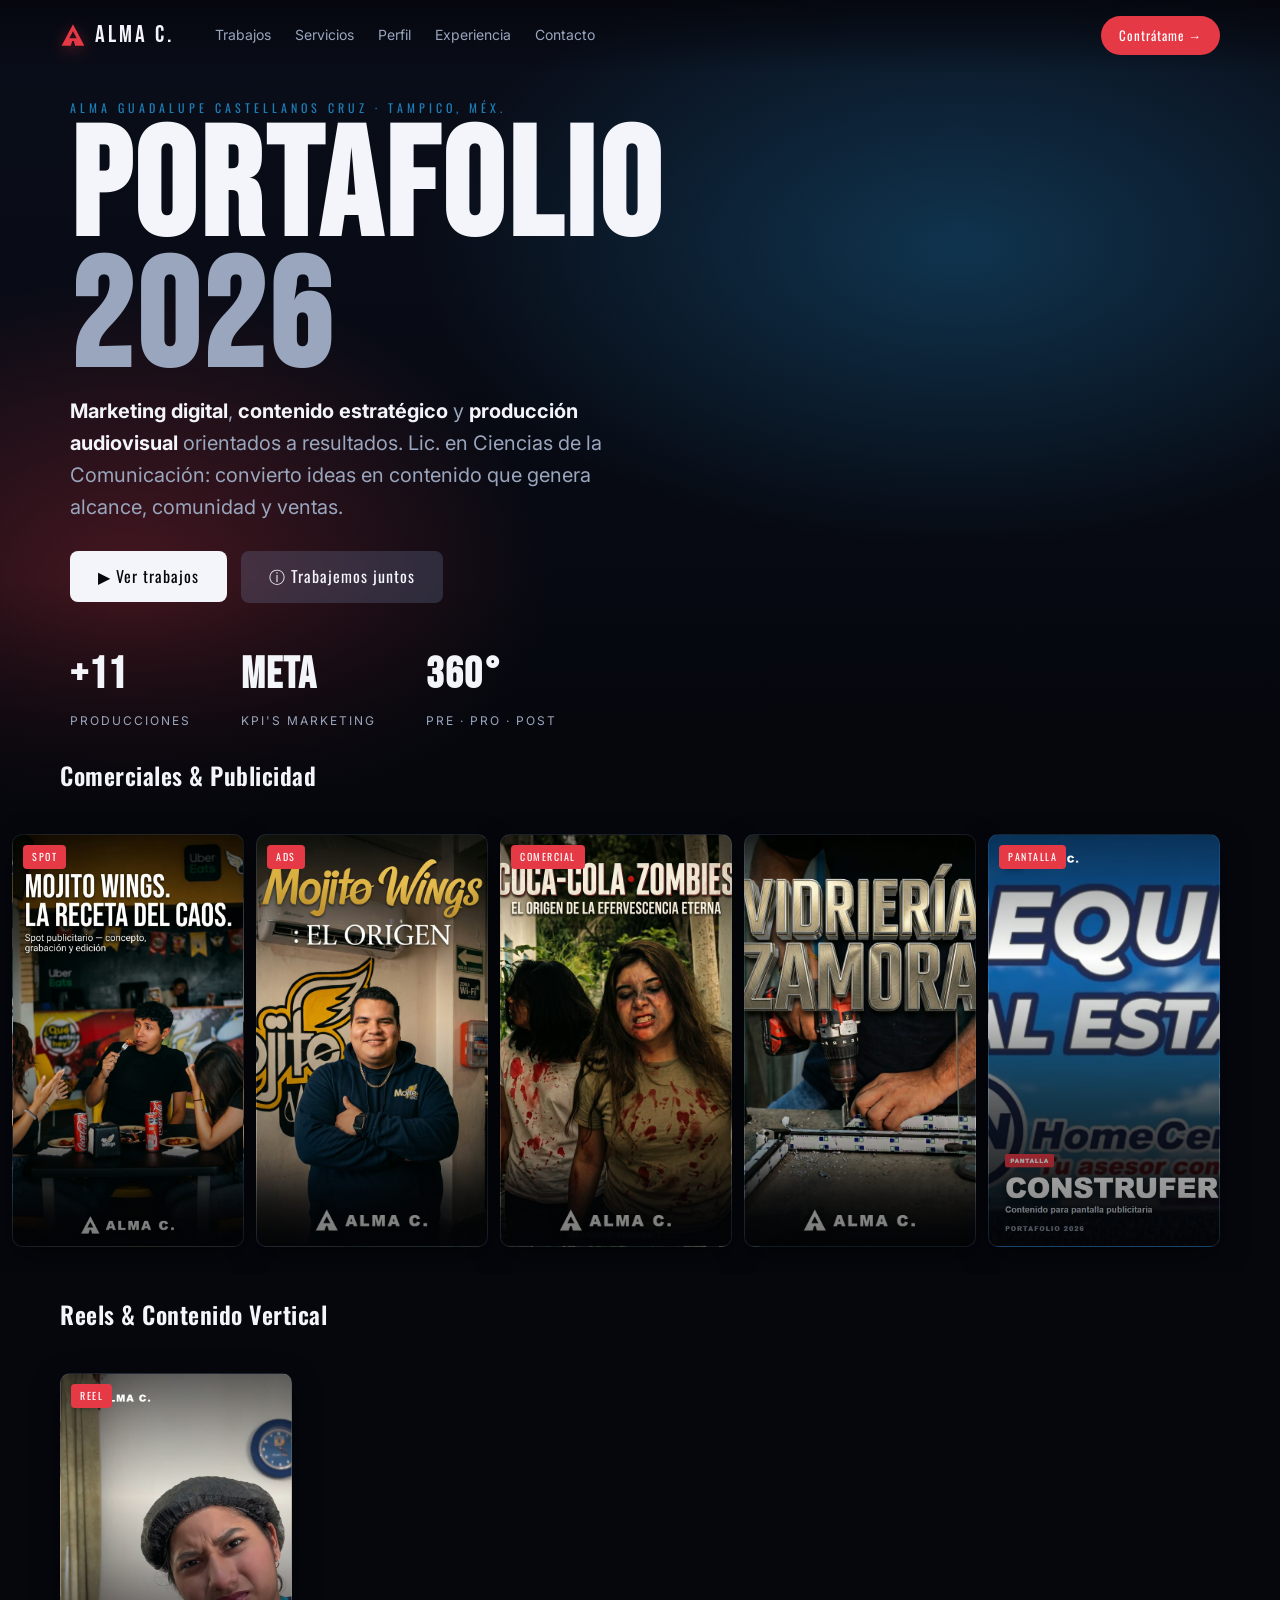
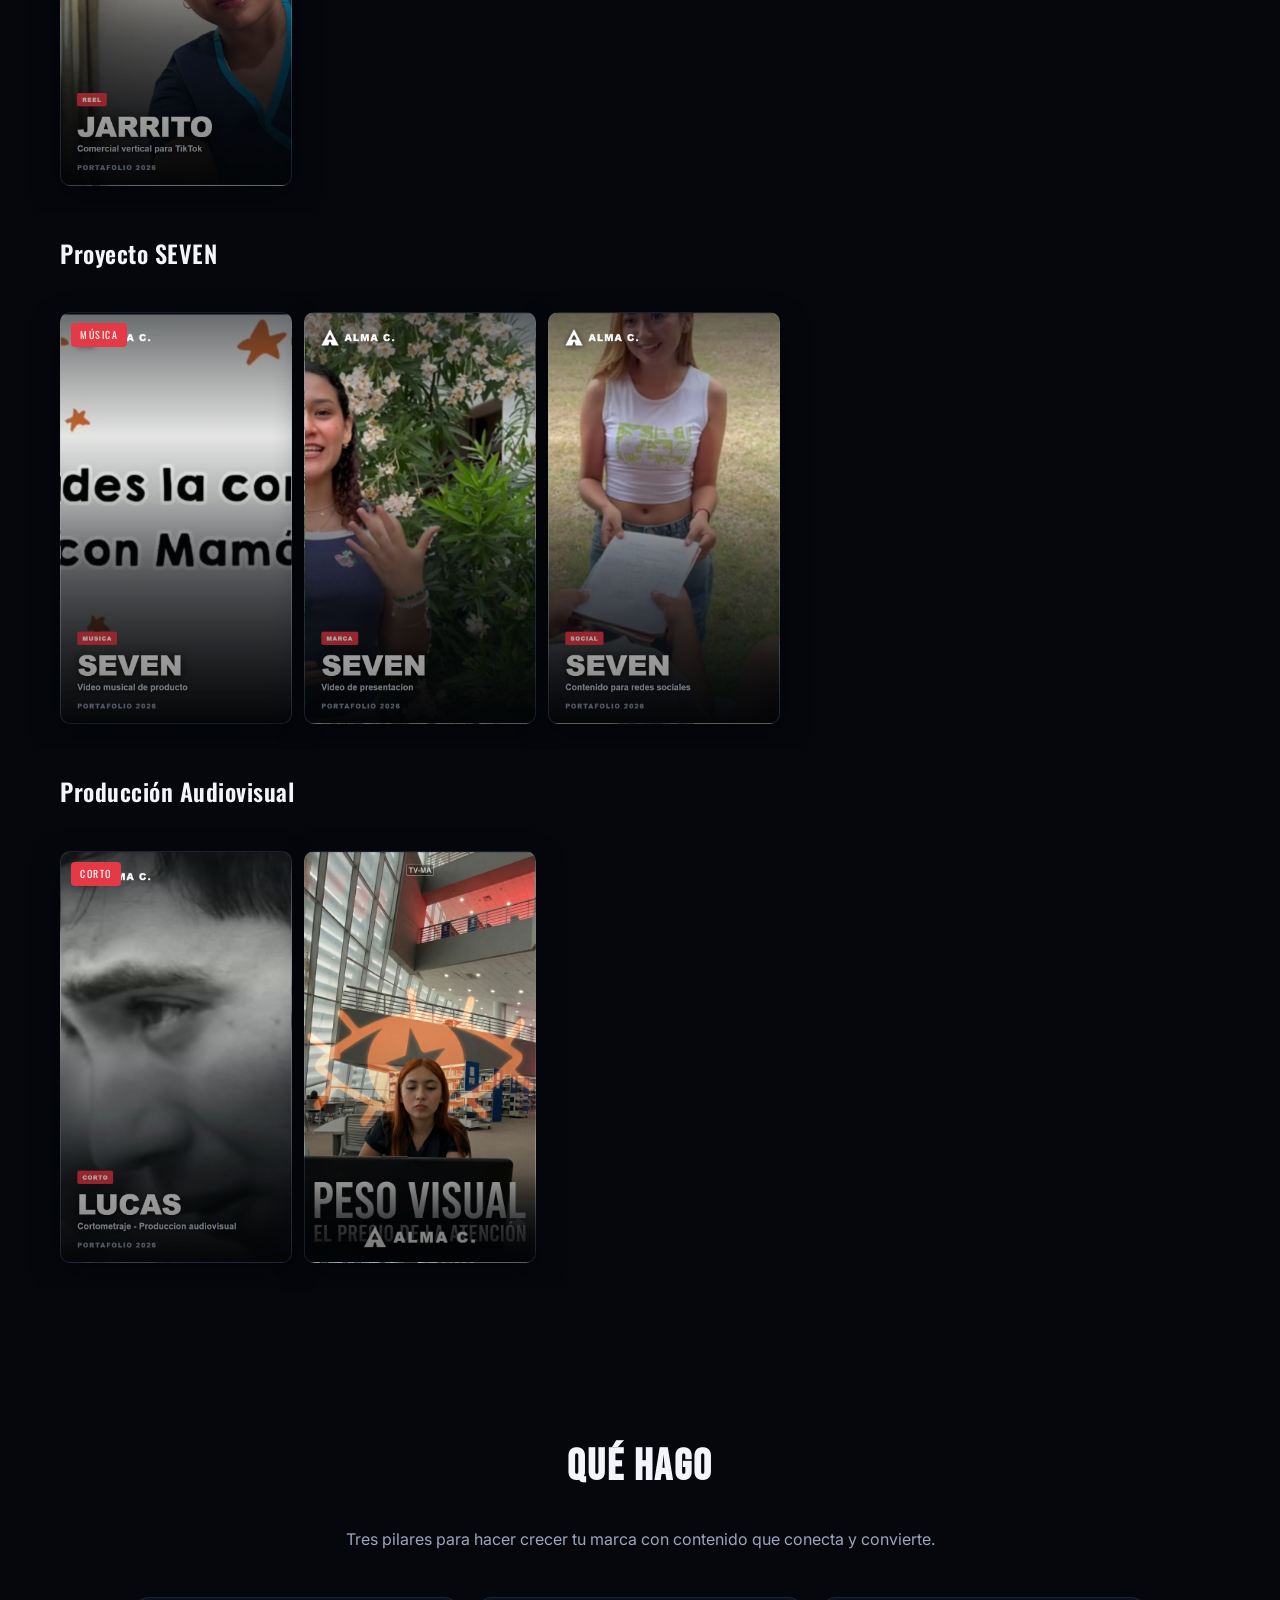
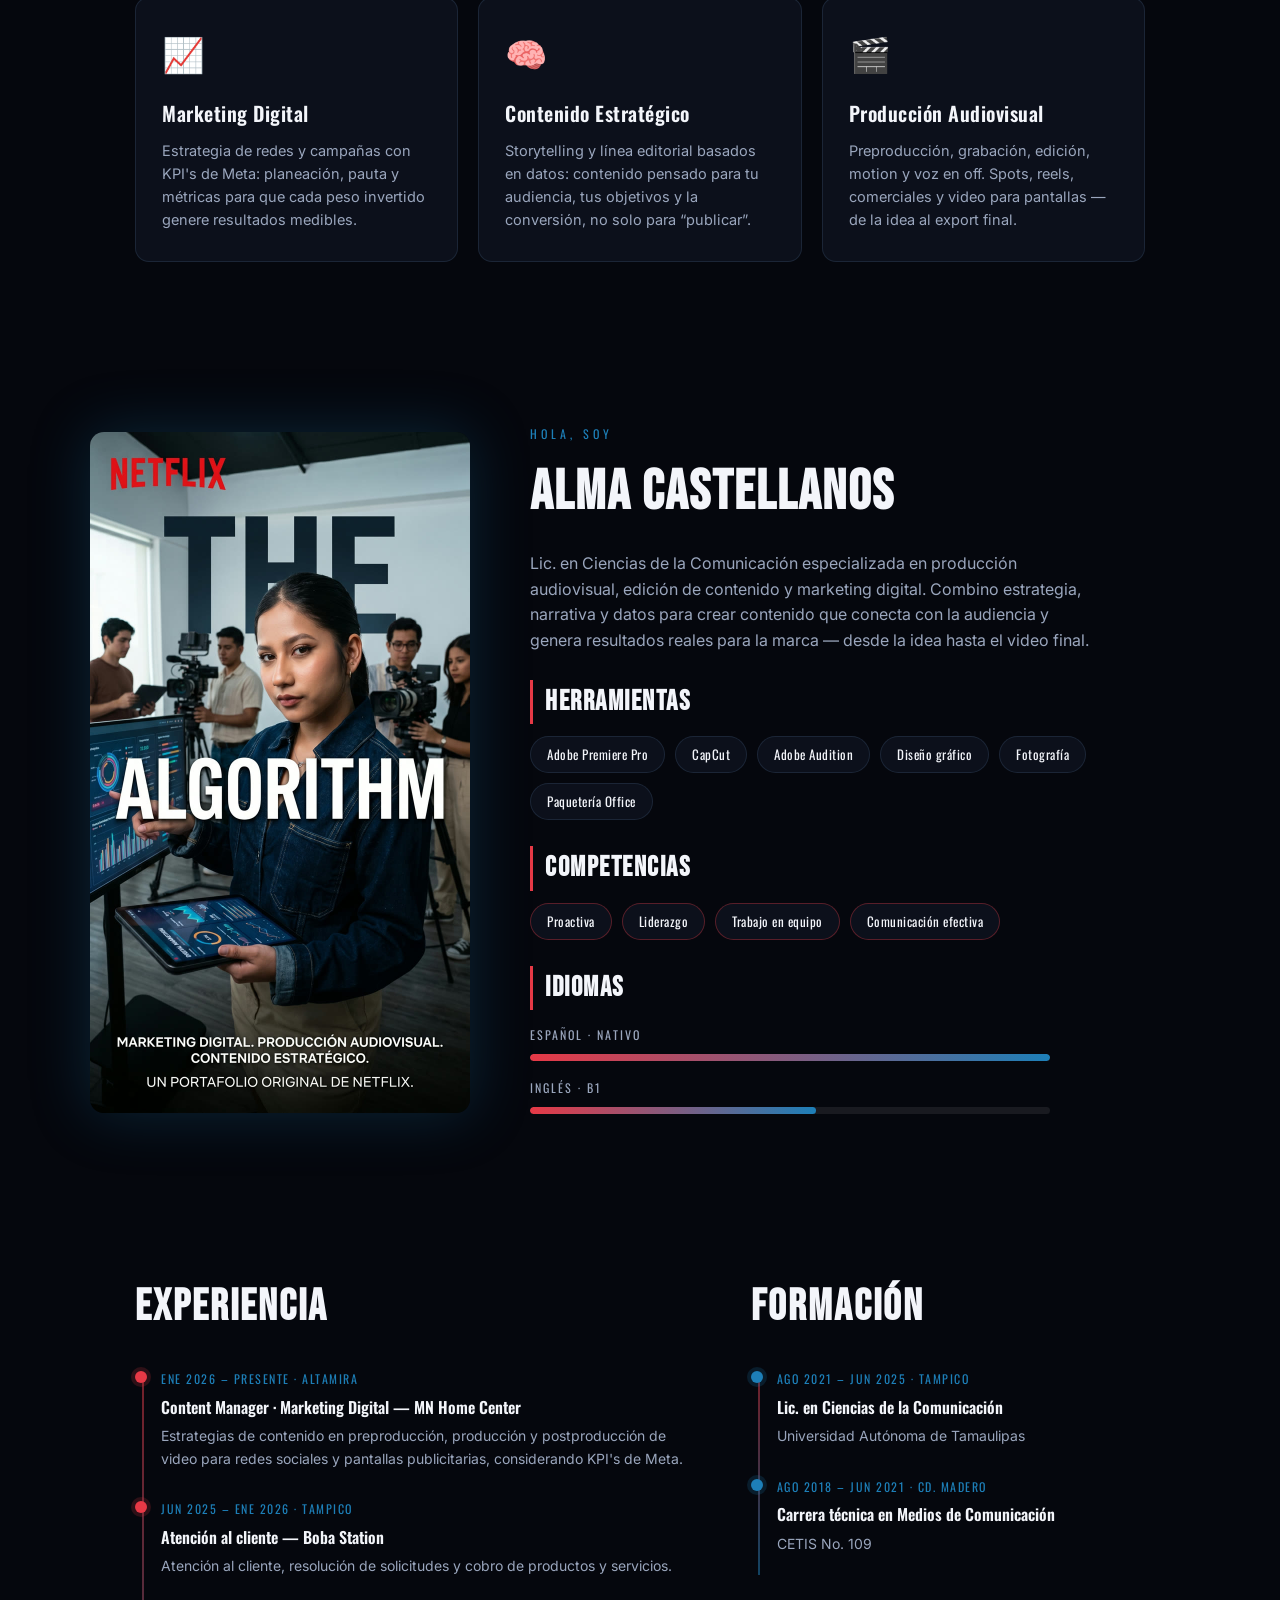
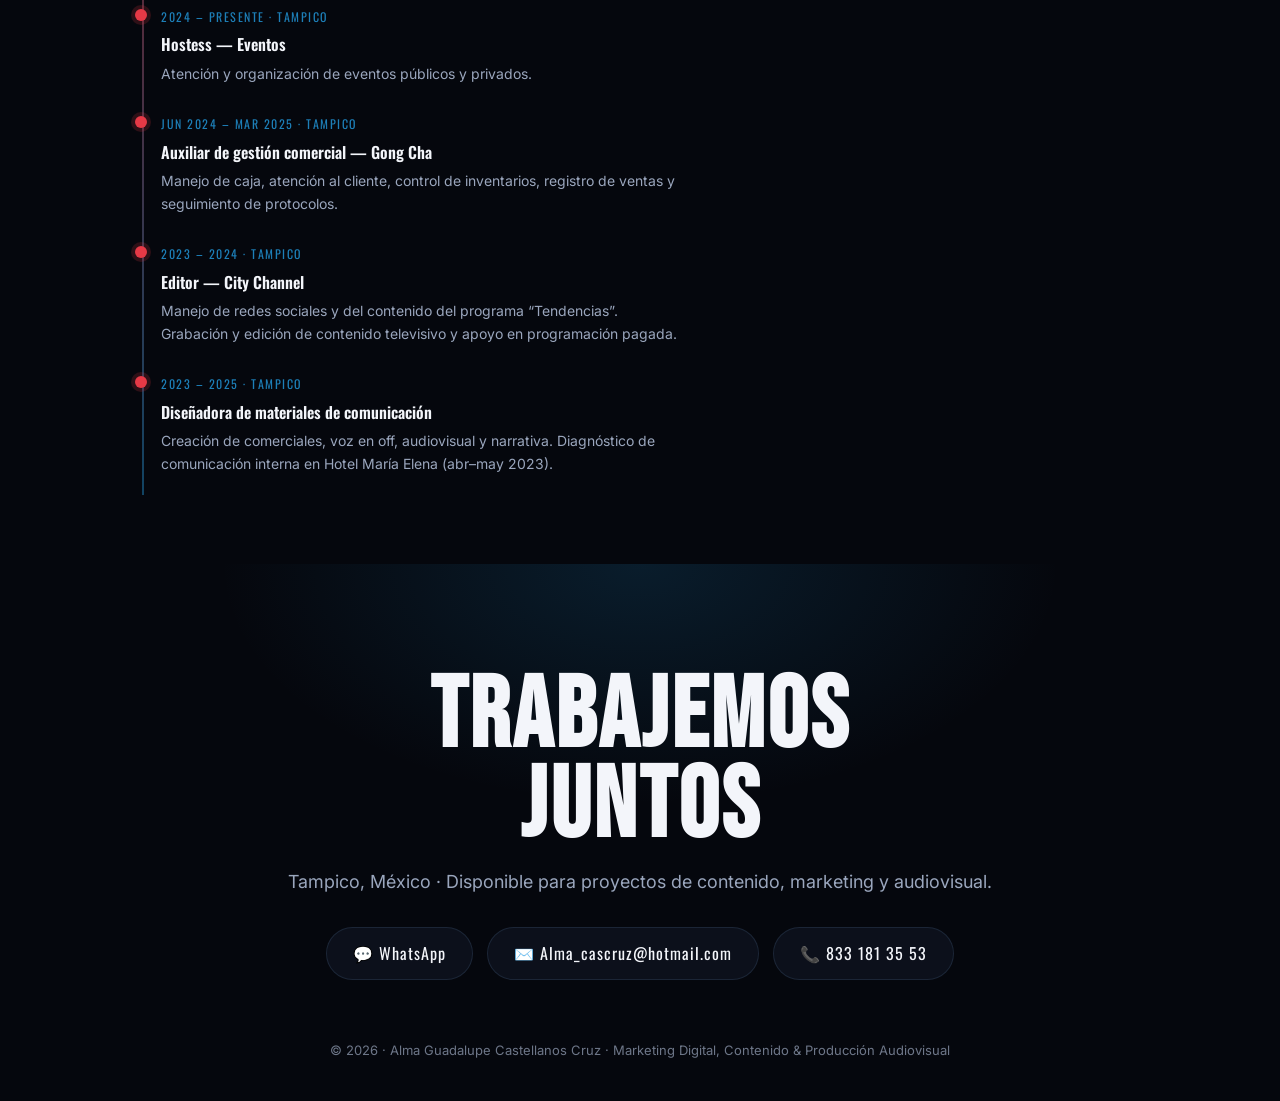
==== index.html @ 98d6370e "Branding a 2026 (hero, footer, og, posters); reproduccion local; portada Peso Visual" ====
<!DOCTYPE html>
<html lang="es">
<head>
  <meta charset="UTF-8" />
  <meta name="viewport" content="width=device-width, initial-scale=1.0" />

  <!-- ===== SEO ===== -->
  <title>Alma Castellanos | Marketing Digital, Contenido Estratégico y Producción Audiovisual</title>
  <meta name="description" content="Portafolio de Alma Castellanos: marketing digital, contenido estratégico y producción audiovisual orientados a resultados. Spots, reels, comerciales y campañas con KPI's de Meta. Tampico, México." />
  <meta name="keywords" content="marketing digital, content manager, producción audiovisual, creación de contenido, edición de video, community manager, social media, Premiere Pro, CapCut, KPI Meta, Tampico, portafolio" />
  <meta name="author" content="Alma Guadalupe Castellanos Cruz" />
  <meta name="robots" content="index, follow" />
  <meta name="theme-color" content="#05070d" />
  <link rel="canonical" href="https://almacast.github.io/portafolio/" />

  <!-- ===== Open Graph (Facebook / WhatsApp / LinkedIn) ===== -->
  <meta property="og:type" content="website" />
  <meta property="og:title" content="Alma Castellanos | Marketing Digital & Producción Audiovisual" />
  <meta property="og:description" content="Contenido estratégico orientado a resultados: spots, reels, comerciales y campañas con KPI's de Meta." />
  <meta property="og:url" content="https://almacast.github.io/portafolio/" />
  <meta property="og:image" content="https://almacast.github.io/portafolio/assets/og-cover.jpg" />
  <meta property="og:image:width" content="1200" />
  <meta property="og:image:height" content="630" />
  <meta property="og:locale" content="es_MX" />

  <!-- ===== Twitter ===== -->
  <meta name="twitter:card" content="summary_large_image" />
  <meta name="twitter:title" content="Alma Castellanos | Marketing Digital & Producción Audiovisual" />
  <meta name="twitter:description" content="Contenido estratégico orientado a resultados. Portafolio 2026." />
  <meta name="twitter:image" content="https://almacast.github.io/portafolio/assets/og-cover.jpg" />

  <link rel="preconnect" href="https://fonts.googleapis.com" />
  <link rel="preconnect" href="https://fonts.gstatic.com" crossorigin />
  <link href="https://fonts.googleapis.com/css2?family=Bebas+Neue&family=Oswald:wght@300;400;500;600;700&family=Inter:wght@300;400;500;600;700&display=swap" rel="stylesheet" />
  <link rel="icon" type="image/svg+xml" href="favicon.svg" />
  <link rel="stylesheet" href="styles.css" />

  <!-- ===== Datos estructurados (Google) ===== -->
  <script type="application/ld+json">
  {
    "@context": "https://schema.org",
    "@type": "Person",
    "name": "Alma Guadalupe Castellanos Cruz",
    "jobTitle": "Content Manager · Marketing Digital y Producción Audiovisual",
    "url": "https://almacast.github.io/portafolio/",
    "image": "https://almacast.github.io/portafolio/assets/og-cover.jpg",
    "email": "mailto:Alma_cascruz@hotmail.com",
    "telephone": "+52-833-181-3553",
    "address": { "@type": "PostalAddress", "addressLocality": "Tampico", "addressCountry": "MX" },
    "alumniOf": "Universidad Autónoma de Tamaulipas",
    "knowsAbout": ["Marketing digital", "Contenido estratégico", "Producción audiovisual", "Edición de video", "Community management", "KPIs de Meta"],
    "knowsLanguage": ["es", "en"]
  }
  </script>
</head>
<body>

  <!-- ===== NAV ===== -->
  <header class="nav" id="nav">
    <a href="#top" class="brand">
      <span class="brand-mark" aria-hidden="true">
        <svg viewBox="0 0 24 24" class="logo-a">
          <path fill-rule="evenodd" d="M12 2 L22.5 22 L1.5 22 Z M12 8.6 L15.4 15 L8.6 15 Z M10 22 L14 22 L12.7 17.6 L11.3 17.6 Z"/>
        </svg>
      </span>
      ALMA C.
    </a>
    <nav class="nav-links">
      <a href="#catalog">Trabajos</a>
      <a href="#services">Servicios</a>
      <a href="#about">Perfil</a>
      <a href="#experience">Experiencia</a>
      <a href="#contact">Contacto</a>
    </nav>
    <a href="#contact" class="nav-cta">Contrátame →</a>
  </header>

  <!-- ===== BILLBOARD / HERO ===== -->
  <section class="billboard" id="top">
    <div class="billboard-bg"></div>
    <div class="billboard-fade"></div>
    <div class="billboard-content">
      <p class="kicker">ALMA GUADALUPE CASTELLANOS CRUZ · TAMPICO, MÉX.</p>
      <h1 class="billboard-title">PORTAFOLIO <span>2026</span></h1>
      <p class="billboard-sub">
        <strong>Marketing digital</strong>, <strong>contenido estratégico</strong> y
        <strong>producción audiovisual</strong> orientados a resultados. Lic. en Ciencias
        de la Comunicación: convierto ideas en contenido que genera alcance, comunidad y ventas.
      </p>
      <div class="billboard-actions">
        <a href="#catalog" class="btn btn-play">▶ Ver trabajos</a>
        <a href="#contact" class="btn btn-info">ⓘ Trabajemos juntos</a>
      </div>
      <div class="billboard-stats">
        <div><b>+11</b><span>Producciones</span></div>
        <div><b>Meta</b><span>KPI's Marketing</span></div>
        <div><b>360°</b><span>Pre · Pro · Post</span></div>
      </div>
    </div>
  </section>

  <!-- ===== CATÁLOGO (filas Netflix) ===== -->
  <main class="catalog" id="catalog">
    <!-- Las filas se generan desde data.js -->
  </main>

  <!-- ===== SERVICIOS ===== -->
  <section class="services" id="services">
    <h2 class="section-title center">Qué hago</h2>
    <p class="section-lead">Tres pilares para hacer crecer tu marca con contenido que conecta y convierte.</p>
    <div class="service-grid">
      <article class="service">
        <span class="service-icon">📈</span>
        <h3>Marketing Digital</h3>
        <p>Estrategia de redes y campañas con KPI's de Meta: planeación, pauta y métricas para que cada peso invertido genere resultados medibles.</p>
      </article>
      <article class="service">
        <span class="service-icon">🧠</span>
        <h3>Contenido Estratégico</h3>
        <p>Storytelling y línea editorial basados en datos: contenido pensado para tu audiencia, tus objetivos y la conversión, no solo para “publicar”.</p>
      </article>
      <article class="service">
        <span class="service-icon">🎬</span>
        <h3>Producción Audiovisual</h3>
        <p>Preproducción, grabación, edición, motion y voz en off. Spots, reels, comerciales y video para pantallas — de la idea al export final.</p>
      </article>
    </div>
  </section>

  <!-- ===== SOBRE MÍ ===== -->
  <section class="about" id="about">
    <div class="about-inner">
      <div class="about-photo">
        <img src="assets/perfil.jpg" alt="Alma Castellanos, especialista en marketing digital y producción audiovisual" />
      </div>
      <div class="about-text">
        <p class="kicker">HOLA, SOY</p>
        <h2 class="about-name">ALMA CASTELLANOS</h2>
        <p class="bio">
          Lic. en Ciencias de la Comunicación especializada en producción audiovisual,
          edición de contenido y marketing digital. Combino estrategia, narrativa y datos
          para crear contenido que conecta con la audiencia y genera resultados reales para
          la marca — desde la idea hasta el video final.
        </p>

        <h3 class="block-title">Herramientas</h3>
        <div class="skills">
          <span class="skill">Adobe Premiere Pro</span>
          <span class="skill">CapCut</span>
          <span class="skill">Adobe Audition</span>
          <span class="skill">Diseño gráfico</span>
          <span class="skill">Fotografía</span>
          <span class="skill">Paquetería Office</span>
        </div>

        <h3 class="block-title">Competencias</h3>
        <div class="skills">
          <span class="skill alt">Proactiva</span>
          <span class="skill alt">Liderazgo</span>
          <span class="skill alt">Trabajo en equipo</span>
          <span class="skill alt">Comunicación efectiva</span>
        </div>

        <h3 class="block-title">Idiomas</h3>
        <div class="metrics">
          <div class="metric"><span>Español · Nativo</span><div class="bar"><i style="width:100%"></i></div></div>
          <div class="metric"><span>Inglés · B1</span><div class="bar"><i style="width:55%"></i></div></div>
        </div>
      </div>
    </div>
  </section>

  <!-- ===== EXPERIENCIA & FORMACIÓN ===== -->
  <section class="experience" id="experience">
    <div class="exp-grid">
      <div>
        <h2 class="section-title">Experiencia</h2>
        <ol class="timeline">
          <li>
            <span class="t-date">Ene 2026 – Presente · Altamira</span>
            <h4>Content Manager · Marketing Digital — MN Home Center</h4>
            <p>Estrategias de contenido en preproducción, producción y postproducción de video para redes sociales y pantallas publicitarias, considerando KPI's de Meta.</p>
          </li>
          <li>
            <span class="t-date">Jun 2025 – Ene 2026 · Tampico</span>
            <h4>Atención al cliente — Boba Station</h4>
            <p>Atención al cliente, resolución de solicitudes y cobro de productos y servicios.</p>
          </li>
          <li>
            <span class="t-date">2024 – Presente · Tampico</span>
            <h4>Hostess — Eventos</h4>
            <p>Atención y organización de eventos públicos y privados.</p>
          </li>
          <li>
            <span class="t-date">Jun 2024 – Mar 2025 · Tampico</span>
            <h4>Auxiliar de gestión comercial — Gong Cha</h4>
            <p>Manejo de caja, atención al cliente, control de inventarios, registro de ventas y seguimiento de protocolos.</p>
          </li>
          <li>
            <span class="t-date">2023 – 2024 · Tampico</span>
            <h4>Editor — City Channel</h4>
            <p>Manejo de redes sociales y del contenido del programa “Tendencias”. Grabación y edición de contenido televisivo y apoyo en programación pagada.</p>
          </li>
          <li>
            <span class="t-date">2023 – 2025 · Tampico</span>
            <h4>Diseñadora de materiales de comunicación</h4>
            <p>Creación de comerciales, voz en off, audiovisual y narrativa. Diagnóstico de comunicación interna en Hotel María Elena (abr–may 2023).</p>
          </li>
        </ol>
      </div>

      <div>
        <h2 class="section-title">Formación</h2>
        <ol class="timeline edu">
          <li>
            <span class="t-date">Ago 2021 – Jun 2025 · Tampico</span>
            <h4>Lic. en Ciencias de la Comunicación</h4>
            <p>Universidad Autónoma de Tamaulipas</p>
          </li>
          <li>
            <span class="t-date">Ago 2018 – Jun 2021 · Cd. Madero</span>
            <h4>Carrera técnica en Medios de Comunicación</h4>
            <p>CETIS No. 109</p>
          </li>
        </ol>
      </div>
    </div>
  </section>

  <!-- ===== CONTACTO ===== -->
  <section class="contact" id="contact">
    <h2 class="contact-big">TRABAJEMOS<br />JUNTOS</h2>
    <p class="contact-sub">Tampico, México · Disponible para proyectos de contenido, marketing y audiovisual.</p>
    <div class="contact-links">
      <a href="https://wa.me/528331813553" target="_blank" rel="noopener" class="clink wa">💬 WhatsApp</a>
      <a href="mailto:Alma_cascruz@hotmail.com" class="clink em">✉️ Alma_cascruz@hotmail.com</a>
      <a href="tel:+528331813553" class="clink tk">📞 833 181 35 53</a>
    </div>
    <footer class="footer">© 2026 · Alma Guadalupe Castellanos Cruz · Marketing Digital, Contenido & Producción Audiovisual</footer>
  </section>

  <!-- ===== MODAL DE VIDEO ===== -->
  <div class="modal" id="modal" aria-hidden="true">
    <div class="modal-backdrop" data-close></div>
    <div class="modal-box">
      <button class="modal-close" data-close aria-label="Cerrar">✕</button>
      <div class="modal-player" id="modalPlayer"><!-- video/iframe inyectado --></div>
      <div class="modal-info">
        <h3 id="modalTitle">Título</h3>
        <p id="modalDesc">Descripción</p>
      </div>
    </div>
  </div>

  <script src="data.js"></script>
  <script src="script.js"></script>
</body>
</html>
---- styles.css ----
/* ===== Variables ===== */
:root {
  --bg: #05070d;
  --bg-2: #0b0f1a;
  --panel: rgba(18, 24, 38, 0.6);
  --panel-border: rgba(120, 160, 220, 0.14);
  --text: #f3f5fa;
  --muted: #9aa6bd;
  --red: #e63946;
  --blue: #1d7fb8;
  --radius: 14px;
}
* { margin: 0; padding: 0; box-sizing: border-box; }
html { scroll-behavior: smooth; }
body {
  font-family: 'Inter', system-ui, sans-serif;
  background: var(--bg);
  color: var(--text);
  line-height: 1.6;
  overflow-x: hidden;
}
a { color: inherit; text-decoration: none; }
.kicker { font-family: 'Oswald', sans-serif; letter-spacing: 4px; font-size: 12px; color: var(--blue); text-transform: uppercase; }

/* ===== NAV ===== */
.nav {
  position: fixed; inset: 0 0 auto 0; z-index: 100;
  display: flex; align-items: center; gap: 30px;
  padding: 16px clamp(18px, 5vw, 60px);
  transition: background .3s, padding .3s;
  background: linear-gradient(180deg, rgba(5,7,13,.9), transparent);
}
.nav.scrolled { background: rgba(5,7,13,.96); box-shadow: 0 1px 0 rgba(255,255,255,.05); padding-top: 12px; padding-bottom: 12px; }
.brand { display: inline-flex; align-items: center; gap: 9px; font-family: 'Bebas Neue', sans-serif; font-size: 24px; letter-spacing: 3px; color: var(--text); }
.brand-mark { display: inline-flex; }
.logo-a { width: 26px; height: 26px; fill: var(--red); filter: drop-shadow(0 3px 8px rgba(230,57,70,.45)); transition: transform .3s; }
.brand:hover .logo-a { transform: rotate(-6deg) scale(1.08); }
.nav-links { display: flex; gap: 24px; margin-left: 10px; }
.nav-links a { font-size: 14px; color: var(--muted); transition: color .2s; }
.nav-links a:hover { color: var(--text); }
.nav-cta {
  margin-left: auto; font-family: 'Oswald', sans-serif; letter-spacing: 1px; font-size: 13px;
  padding: 9px 18px; border-radius: 999px; background: var(--red); color: #fff;
  transition: transform .2s, box-shadow .2s;
}
.nav-cta:hover { transform: translateY(-2px); box-shadow: 0 10px 26px rgba(230,57,70,.4); }

/* ===== BILLBOARD ===== */
.billboard { position: relative; min-height: 92vh; display: flex; align-items: center; padding: 0 clamp(18px, 6vw, 70px); overflow: hidden; }
.billboard-bg {
  position: absolute; inset: 0;
  background:
    radial-gradient(900px 500px at 75% 30%, rgba(29,127,184,.35), transparent 60%),
    radial-gradient(700px 500px at 10% 70%, rgba(230,57,70,.28), transparent 60%),
    linear-gradient(180deg, #0a0e1a, #05070d);
}
.billboard-fade { position: absolute; inset: auto 0 0 0; height: 30%; background: linear-gradient(180deg, transparent, var(--bg)); }
.billboard-content { position: relative; z-index: 2; max-width: 760px; }
.billboard-title { font-family: 'Bebas Neue', sans-serif; font-size: clamp(60px, 12vw, 170px); line-height: .85; letter-spacing: 4px; margin: 8px 0; }
.billboard-title span { color: var(--muted); }
.billboard-sub { color: var(--muted); font-size: clamp(15px, 2vw, 20px); max-width: 560px; margin-bottom: 28px; }
.billboard-sub strong { color: var(--text); }
.billboard-actions { display: flex; gap: 14px; flex-wrap: wrap; }
.btn { font-family: 'Oswald', sans-serif; letter-spacing: 1px; padding: 13px 28px; border-radius: 8px; font-size: 16px; transition: transform .2s, background .2s; }
.btn-play { background: var(--text); color: #05070d; }
.btn-play:hover { transform: translateY(-2px); background: #fff; }
.btn-info { background: rgba(120,140,180,.25); color: var(--text); backdrop-filter: blur(4px); }
.btn-info:hover { transform: translateY(-2px); background: rgba(120,140,180,.4); }
.billboard-stats { display: flex; gap: clamp(20px, 4vw, 50px); margin-top: 38px; }
.billboard-stats div { display: flex; flex-direction: column; }
.billboard-stats b { font-family: 'Bebas Neue', sans-serif; font-size: clamp(28px, 4vw, 44px); letter-spacing: 1px; color: var(--text); }
.billboard-stats span { font-size: 12px; letter-spacing: 2px; color: var(--muted); text-transform: uppercase; }

/* ===== CATÁLOGO / FILAS ===== */
.catalog { position: relative; z-index: 5; margin-top: -8vh; padding-bottom: 40px; }
.row { margin: 0 0 22px; }
.row-title { font-family: 'Oswald', sans-serif; font-weight: 600; letter-spacing: .5px; font-size: clamp(17px, 2.2vw, 24px); padding: 0 clamp(18px, 5vw, 60px); margin-bottom: 14px; }
.row-wrap { position: relative; }
.row-track {
  display: flex; gap: 12px; overflow-x: auto; overflow-y: hidden; scroll-snap-type: x mandatory;
  padding: 26px clamp(18px, 5vw, 60px); scrollbar-width: none;
}
.row-track::-webkit-scrollbar { display: none; }

/* Tarjetas */
.card { flex: 0 0 auto; scroll-snap-align: start; cursor: pointer; transition: transform .3s; }
.row.landscape .card { width: clamp(220px, 26vw, 320px); }
.row.portrait .card { width: clamp(165px, 19vw, 232px); }
.card-media {
  position: relative; border-radius: 10px; overflow: hidden;
  border: 1px solid var(--panel-border); box-shadow: 0 10px 30px rgba(0,0,0,.45);
}
.row.landscape .card-media { aspect-ratio: 16/9; }
.row.portrait .card-media { aspect-ratio: 9/16; }
.card-media::after { content: ''; position: absolute; inset: 0; z-index: 1; background: linear-gradient(180deg, transparent 45%, rgba(0,0,0,.55)); }
/* Video preview (hover) */
.card-preview {
  position: absolute; inset: 0; width: 100%; height: 100%;
  object-fit: cover; opacity: 0; transition: opacity .4s ease; z-index: 0;
}
.card.previewing .card-preview { opacity: 1; }
.card.previewing .card-play { opacity: 0; }
/* Título que aparece al hacer hover */
.card-title-overlay {
  position: absolute; left: 0; right: 0; bottom: 0; z-index: 2;
  padding: 26px 12px 10px; font-family: 'Oswald', sans-serif; font-weight: 600;
  font-size: 14px; letter-spacing: .5px; color: #fff;
  background: linear-gradient(180deg, transparent, rgba(0,0,0,.85));
  opacity: 0; transform: translateY(6px); transition: opacity .3s, transform .3s;
  text-shadow: 0 2px 10px rgba(0,0,0,.7);
}
.card:hover .card-title-overlay { opacity: 1; transform: none; }
.card-badge {
  position: absolute; top: 10px; left: 10px; z-index: 2;
  font-family: 'Oswald', sans-serif; font-size: 10px; letter-spacing: 1.5px;
  background: var(--red); color: #fff; padding: 4px 9px; border-radius: 4px;
}
.card-play {
  position: absolute; inset: 0; z-index: 2; display: grid; place-items: center;
  font-size: 30px; color: #fff; opacity: 0; transition: opacity .3s;
  text-shadow: 0 4px 18px rgba(0,0,0,.6);
}
.card-meta { display: none; }
.card-meta h4 { font-family: 'Oswald', sans-serif; font-weight: 500; font-size: 14px; letter-spacing: .5px; color: var(--muted); transition: color .2s; }
.card:hover { transform: scale(1.12); z-index: 6; }
.card-media { transition: box-shadow .3s; }
.card:hover .card-media { box-shadow: 0 18px 45px rgba(0,0,0,.6); }
.card:hover .card-play { opacity: 1; }
.card:hover .card-meta h4 { color: var(--text); }
.card:focus-visible { outline: 2px solid var(--blue); outline-offset: 3px; border-radius: 12px; }

/* Flechas */
.row-arrow {
  position: absolute; top: 0; bottom: 0; width: clamp(30px, 5vw, 56px); z-index: 7;
  border: none; cursor: pointer; color: #fff; font-size: 30px;
  background: linear-gradient(90deg, rgba(5,7,13,.85), transparent);
  opacity: 0; transition: opacity .25s;
}
.row-arrow.right { right: 0; background: linear-gradient(270deg, rgba(5,7,13,.85), transparent); }
.row-arrow.left { left: 0; }
.row-wrap:hover .row-arrow { opacity: 1; }

/* ===== SOBRE MÍ ===== */
.about { padding: clamp(50px, 9vh, 100px) clamp(18px, 6vw, 70px); }
.about-inner { display: grid; grid-template-columns: minmax(220px, 380px) 1fr; gap: clamp(24px, 5vw, 60px); align-items: center; max-width: 1100px; margin: 0 auto; }
.about-photo img { width: 100%; border-radius: var(--radius); box-shadow: 0 0 60px rgba(29,127,184,.25); }
.about-name { font-family: 'Bebas Neue', sans-serif; font-size: clamp(34px, 5vw, 56px); letter-spacing: 2px; margin: 4px 0 14px; }
.bio { color: var(--muted); max-width: 560px; }
.block-title { font-family: 'Bebas Neue', sans-serif; font-size: clamp(20px, 2.4vw, 28px); letter-spacing: 1.5px; margin: 26px 0 12px; border-left: 3px solid var(--red); padding-left: 12px; }
.skills { display: flex; flex-wrap: wrap; gap: 10px; }
.skill { font-family: 'Oswald', sans-serif; font-size: 13px; letter-spacing: .5px; padding: 7px 16px; border-radius: 999px; background: var(--panel); border: 1px solid var(--panel-border); transition: transform .2s, border-color .2s; }
.skill:hover { transform: translateY(-2px); border-color: rgba(29,127,184,.5); }
.skill.alt { border-color: rgba(230,57,70,.35); }
.skill.alt:hover { border-color: rgba(230,57,70,.7); }
.metrics { max-width: 520px; }
.metric { margin-bottom: 14px; }
.metric span { font-size: 12px; letter-spacing: 2px; color: var(--muted); font-family: 'Oswald', sans-serif; text-transform: uppercase; }
.bar { height: 7px; border-radius: 999px; background: rgba(255,255,255,.08); overflow: hidden; margin-top: 6px; }
.bar i { display: block; height: 100%; border-radius: 999px; background: linear-gradient(90deg, var(--red), var(--blue)); }

/* ===== SERVICIOS ===== */
.services { padding: clamp(50px, 9vh, 100px) clamp(18px, 6vw, 70px); max-width: 1150px; margin: 0 auto; }
.section-title.center { text-align: center; }
.section-lead { text-align: center; color: var(--muted); max-width: 620px; margin: 0 auto clamp(28px, 5vh, 48px); }
.service-grid { display: grid; grid-template-columns: repeat(3, 1fr); gap: 20px; }
.service {
  background: var(--panel); border: 1px solid var(--panel-border); border-radius: var(--radius);
  padding: 30px 26px; transition: transform .3s, border-color .3s, box-shadow .3s;
}
.service:hover { transform: translateY(-6px); border-color: rgba(230,57,70,.45); box-shadow: 0 20px 50px rgba(0,0,0,.45); }
.service-icon { font-size: 34px; display: block; margin-bottom: 14px; }
.service h3 { font-family: 'Oswald', sans-serif; font-weight: 600; font-size: 20px; letter-spacing: .5px; margin-bottom: 10px; }
.service p { color: var(--muted); font-size: 14.5px; }

/* ===== EXPERIENCIA & FORMACIÓN ===== */
.experience { padding: clamp(40px, 7vh, 80px) clamp(18px, 6vw, 70px); max-width: 1150px; margin: 0 auto; }
.exp-grid { display: grid; grid-template-columns: 1.4fr 1fr; gap: clamp(28px, 5vw, 64px); }
.section-title { font-family: 'Bebas Neue', sans-serif; font-size: clamp(28px, 4vw, 44px); letter-spacing: 2px; margin-bottom: 24px; }
.timeline { list-style: none; position: relative; padding-left: 26px; }
.timeline::before { content: ''; position: absolute; top: 6px; bottom: 6px; left: 7px; width: 2px; background: linear-gradient(180deg, var(--red), var(--blue)); opacity: .5; }
.timeline li { position: relative; padding: 0 0 26px 0; }
.timeline li::before { content: ''; position: absolute; left: -26px; top: 5px; width: 12px; height: 12px; border-radius: 50%; background: var(--red); box-shadow: 0 0 0 4px rgba(230,57,70,.18); }
.timeline.edu li::before { background: var(--blue); box-shadow: 0 0 0 4px rgba(29,127,184,.18); }
.t-date { font-family: 'Oswald', sans-serif; font-size: 12px; letter-spacing: 1.5px; color: var(--blue); text-transform: uppercase; }
.timeline h4 { font-family: 'Oswald', sans-serif; font-weight: 600; font-size: 16px; margin: 3px 0 5px; }
.timeline p { color: var(--muted); font-size: 14px; max-width: 560px; }

/* ===== CONTACTO ===== */
.contact { text-align: center; padding: clamp(60px, 12vh, 130px) clamp(18px, 6vw, 70px) 40px; background: radial-gradient(700px 400px at 50% 0%, rgba(29,127,184,.18), transparent 60%); }
.contact-big { font-family: 'Bebas Neue', sans-serif; font-size: clamp(40px, 8vw, 100px); line-height: .9; letter-spacing: 3px; }
.contact-sub { color: var(--muted); margin: 16px 0 30px; font-size: 18px; }
.contact-links { display: flex; gap: 14px; flex-wrap: wrap; justify-content: center; }
.clink { font-family: 'Oswald', sans-serif; letter-spacing: 1px; padding: 13px 26px; border-radius: 999px; background: var(--panel); border: 1px solid var(--panel-border); transition: transform .2s, background .2s; }
.clink:hover { transform: translateY(-3px); }
.clink.wa:hover { background: rgba(37,211,102,.22); }
.clink.ig:hover { background: rgba(225,48,108,.22); }
.clink.tk:hover { background: rgba(255,255,255,.12); }
.clink.em:hover { background: rgba(29,127,184,.22); }
.footer { margin-top: 60px; color: var(--muted); font-size: 13px; opacity: .7; }

/* ===== MODAL ===== */
.modal { position: fixed; inset: 0; z-index: 200; display: none; align-items: center; justify-content: center; padding: 20px; }
.modal.open { display: flex; }
.modal-backdrop { position: absolute; inset: 0; background: rgba(2,4,9,.85); backdrop-filter: blur(6px); }
.modal-box { position: relative; z-index: 2; width: min(900px, 100%); max-height: 90vh; overflow: auto; background: var(--bg-2); border: 1px solid var(--panel-border); border-radius: 16px; box-shadow: 0 40px 100px rgba(0,0,0,.7); animation: pop .3s ease; }
@keyframes pop { from { transform: scale(.94); opacity: 0; } to { transform: scale(1); opacity: 1; } }
.modal-close { position: absolute; top: 12px; right: 12px; z-index: 3; width: 38px; height: 38px; border-radius: 50%; border: none; background: rgba(0,0,0,.6); color: #fff; font-size: 16px; cursor: pointer; transition: background .2s; }
.modal-close:hover { background: var(--red); }
.modal-player { background: #000; aspect-ratio: 16/9; }
.modal-player video, .modal-player iframe { width: 100%; height: 100%; border: 0; display: block; }
.modal-empty { width: 100%; height: 100%; display: grid; place-items: center; color: var(--muted); font-family: 'Oswald', sans-serif; letter-spacing: 2px; }
.modal-info { padding: 20px 24px 26px; }
.modal-info h3 { font-family: 'Bebas Neue', sans-serif; font-size: 28px; letter-spacing: 1px; }
.modal-info p { color: var(--muted); margin-top: 6px; }

/* ===== Responsive ===== */
@media (max-width: 860px) {
  .nav-links { display: none; }
  .about-inner { grid-template-columns: 1fr; }
  .exp-grid { grid-template-columns: 1fr; }
  .service-grid { grid-template-columns: 1fr; }
  .billboard { min-height: 86vh; }
}
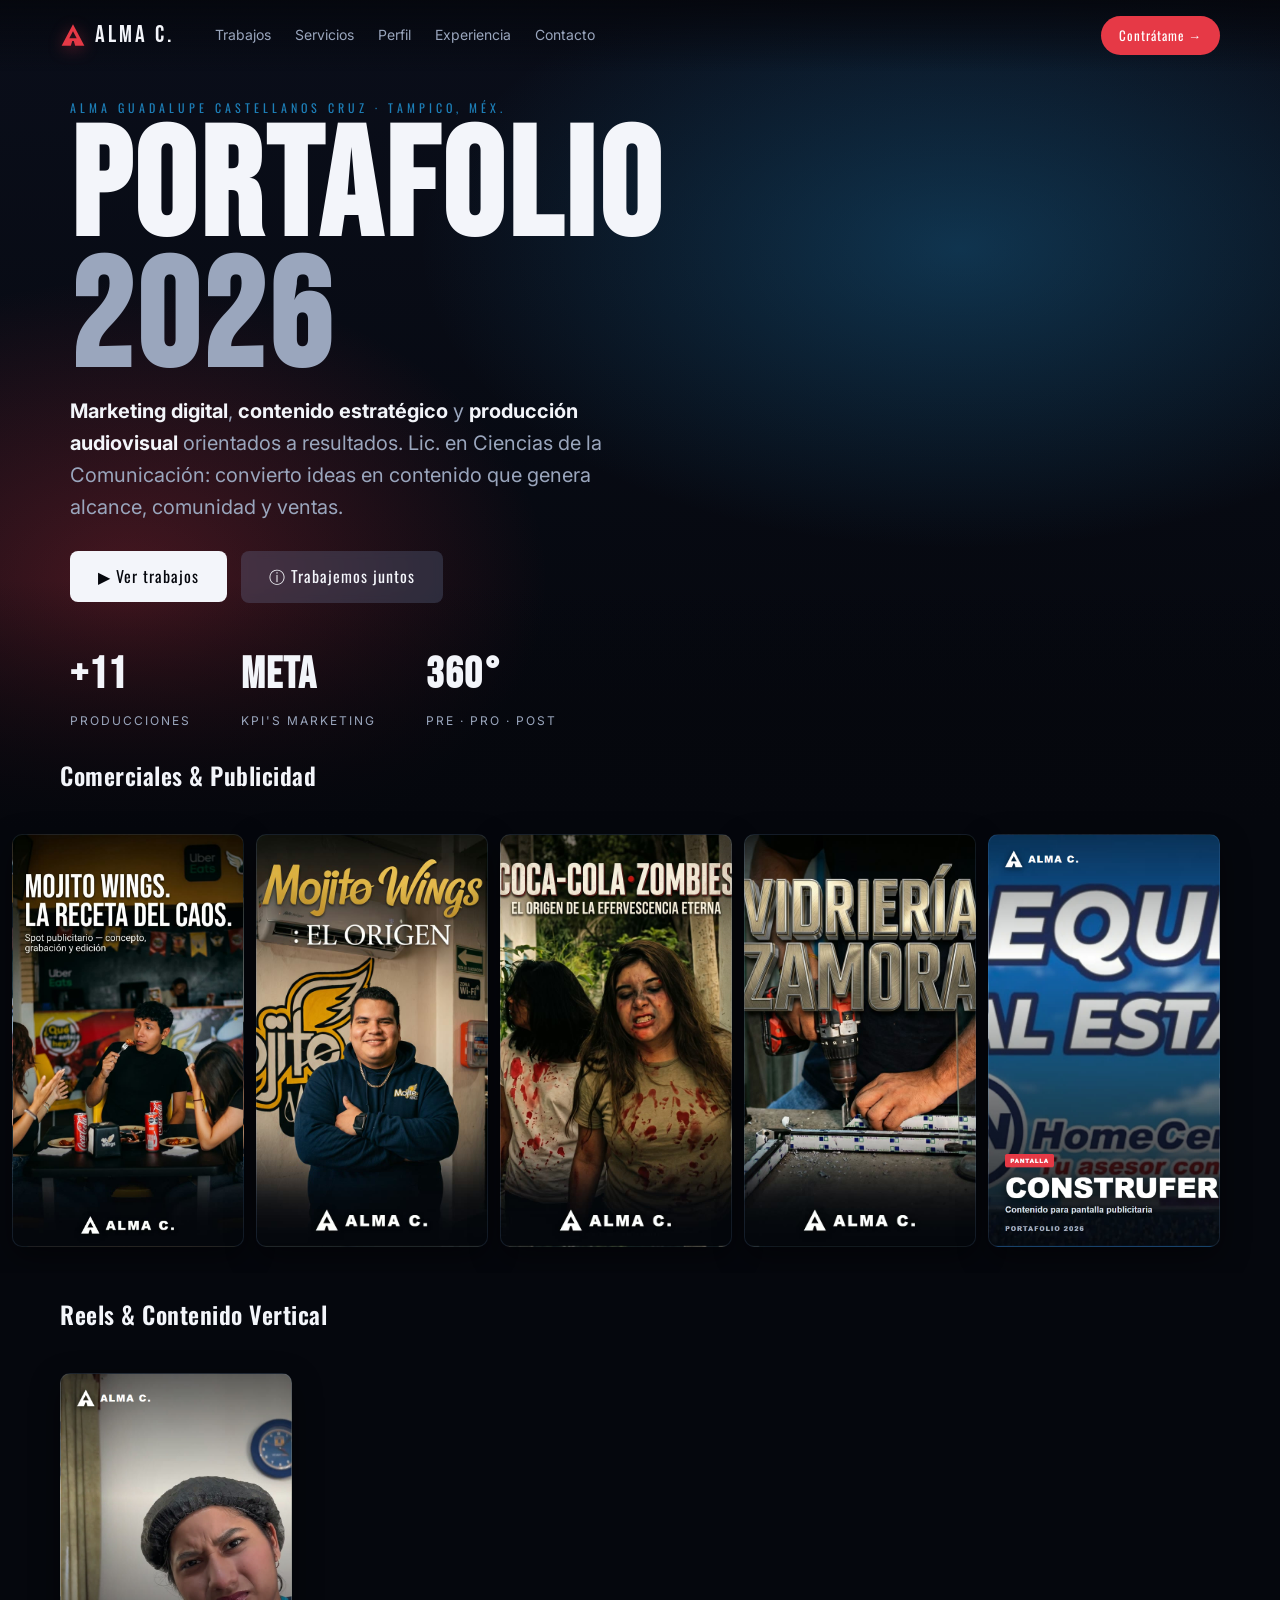
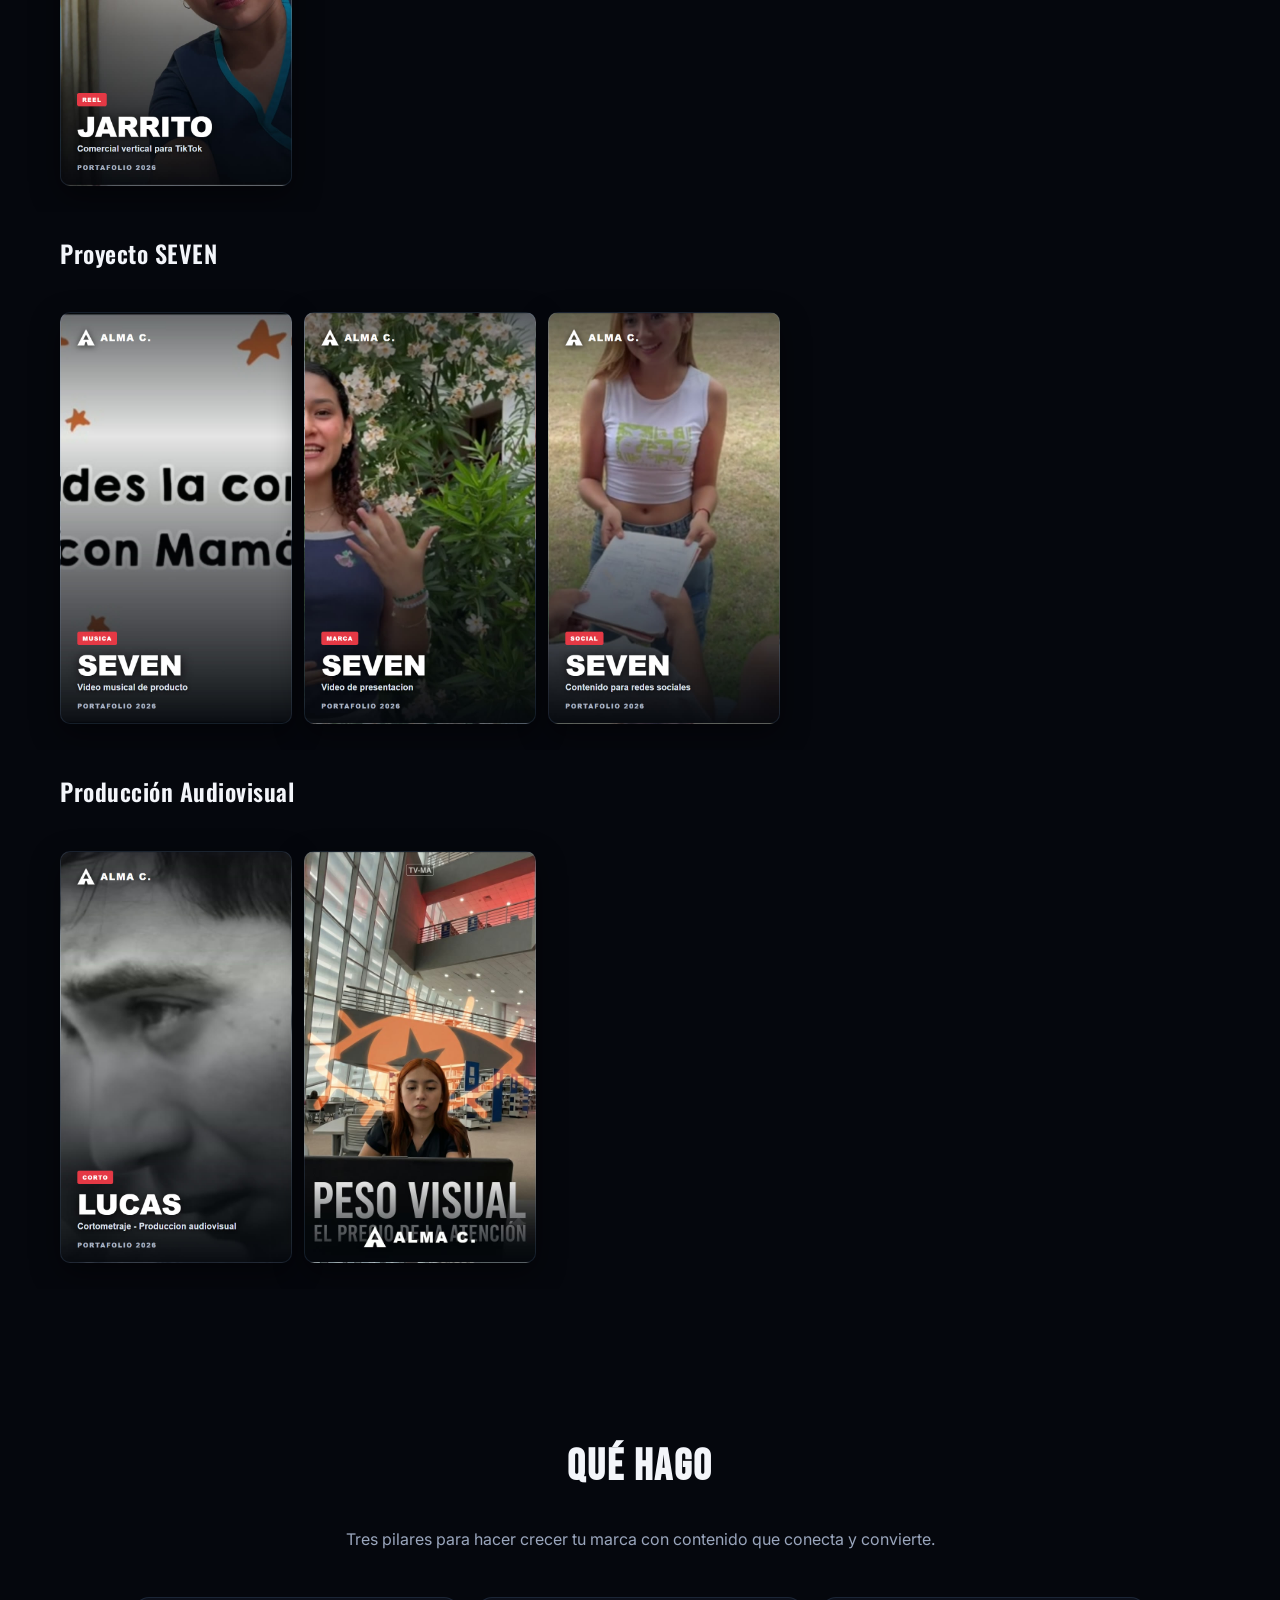
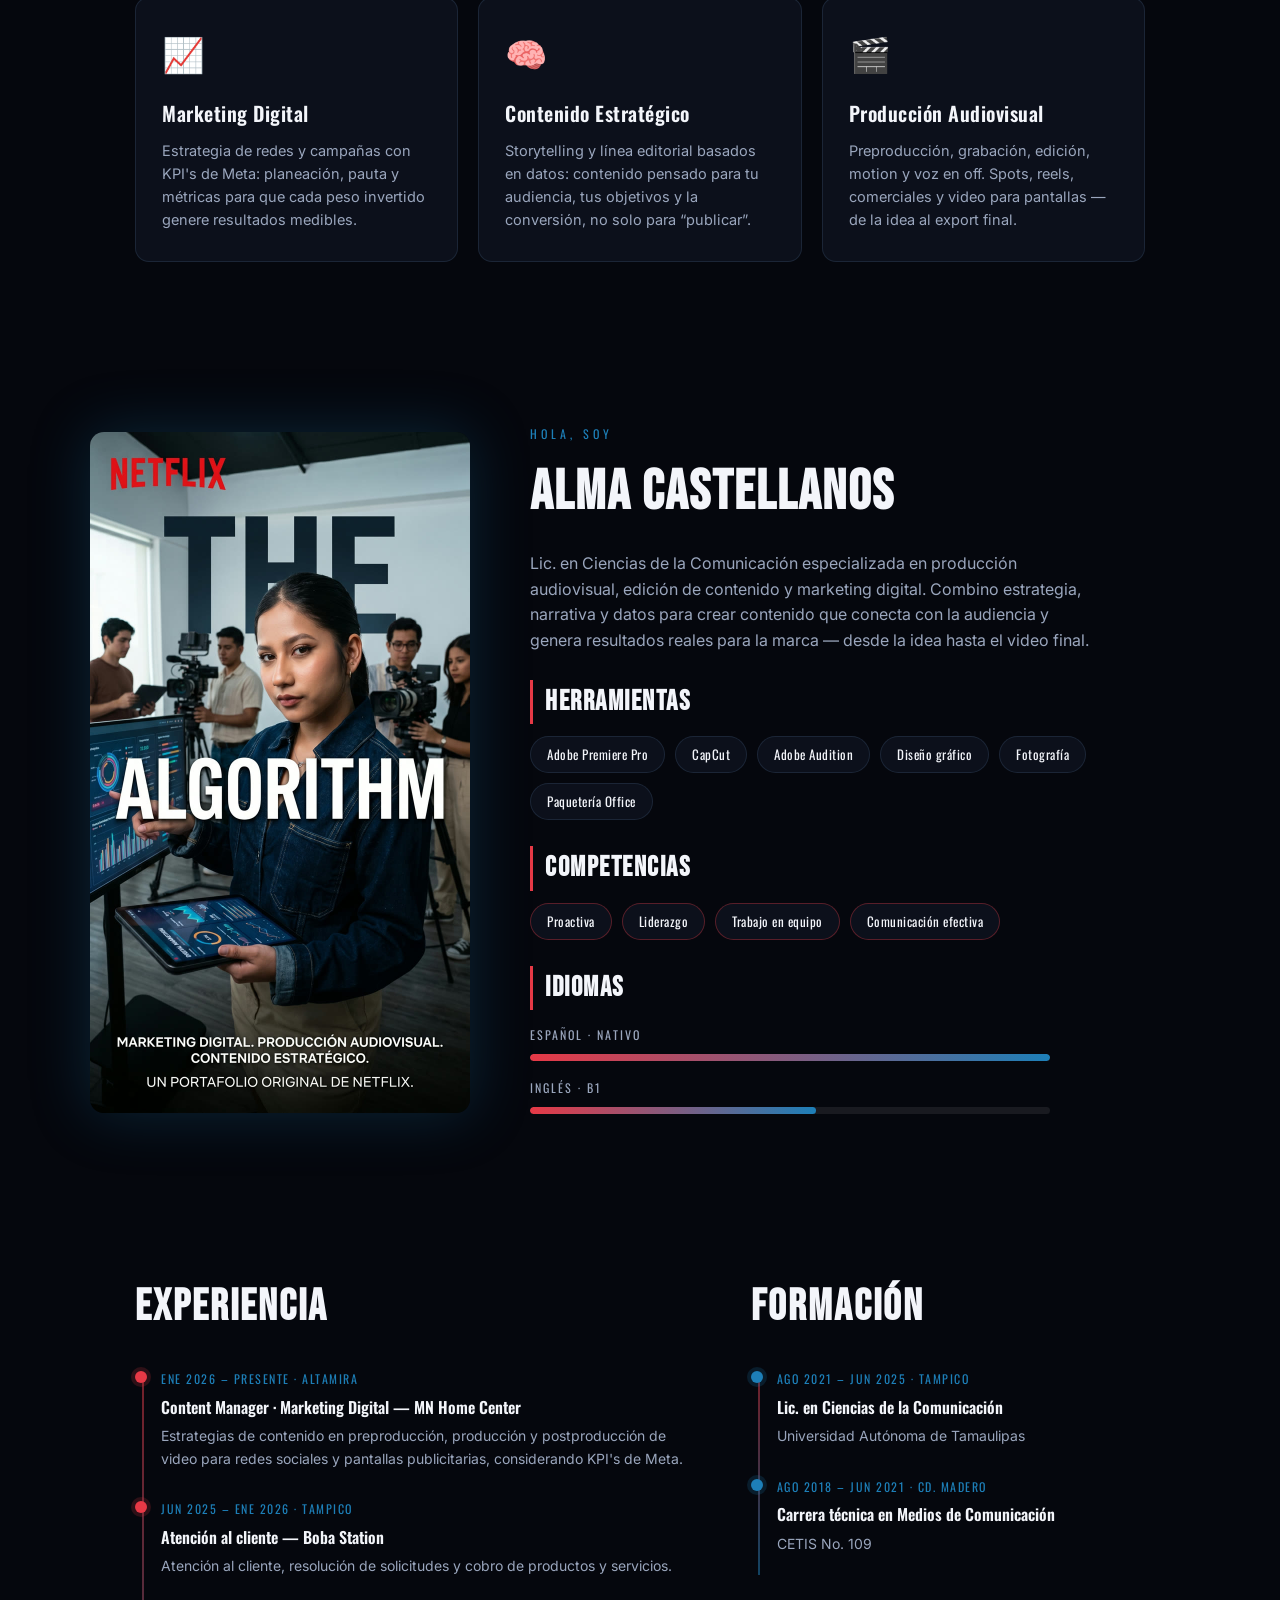
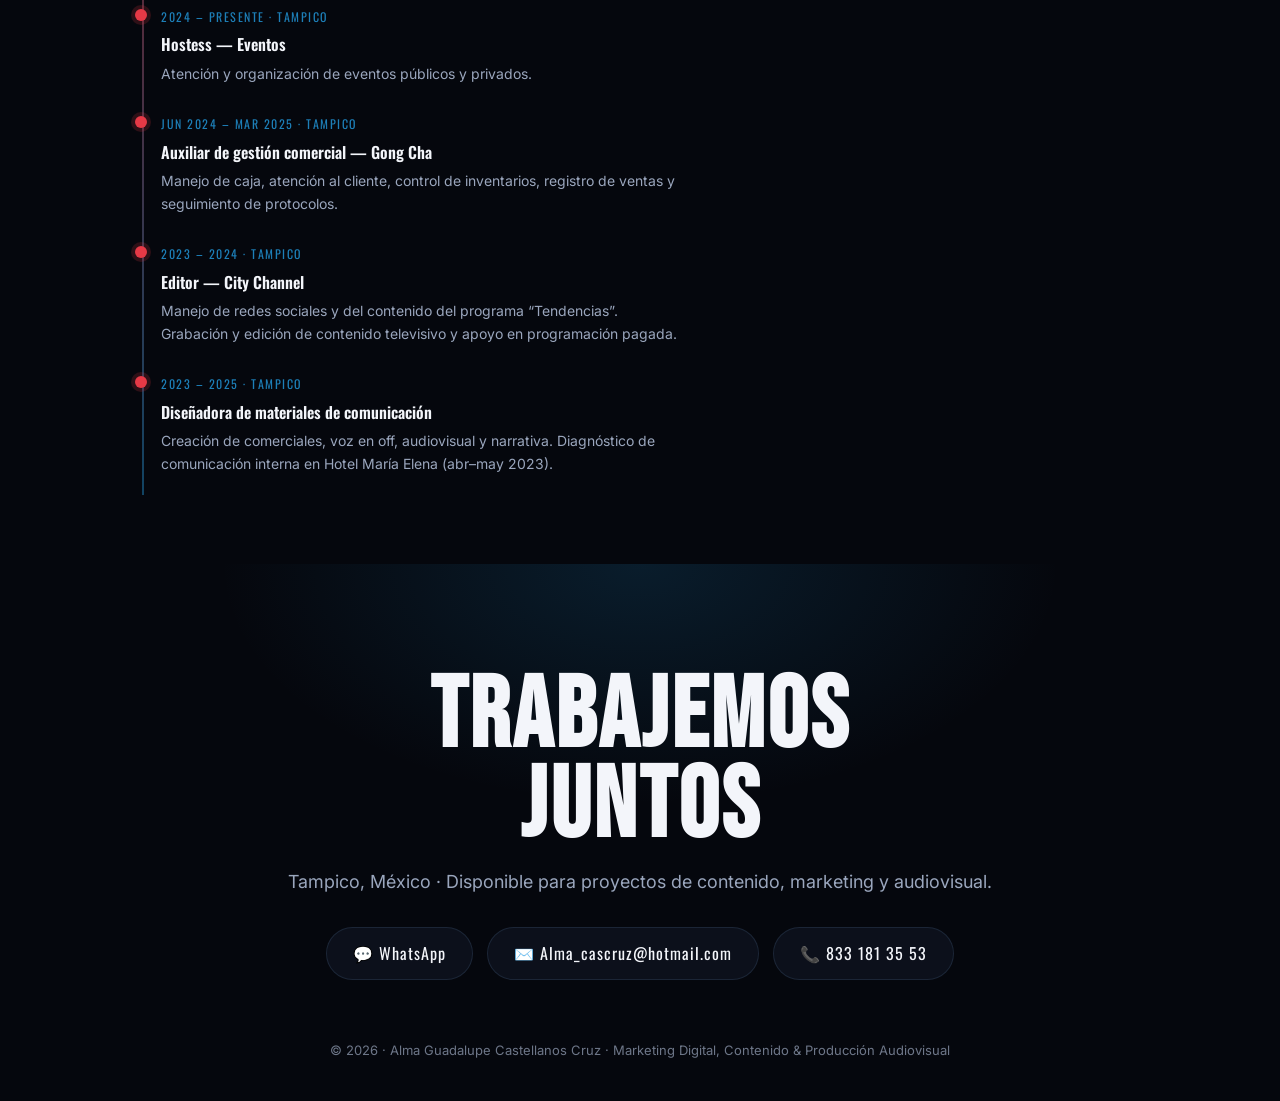
==== commit b7a95db5: "Hover: tarjeta crece desde adentro y empuja vecinas (sin parpadeo ni encimado); previews ligeros; fr" ====
--- a/index.html
+++ b/index.html
@@ -33,6 +33,7 @@
   <link rel="preconnect" href="https://fonts.gstatic.com" crossorigin />
   <link href="https://fonts.googleapis.com/css2?family=Bebas+Neue&family=Oswald:wght@300;400;500;600;700&family=Inter:wght@300;400;500;600;700&display=swap" rel="stylesheet" />
   <link rel="icon" type="image/svg+xml" href="favicon.svg" />
+  <link rel="stylesheet" href="https://cdn.plyr.io/3.7.8/plyr.css" />
   <link rel="stylesheet" href="styles.css" />
 
   <!-- ===== Datos estructurados (Google) ===== -->
@@ -252,6 +253,7 @@
     </div>
   </div>
 
+  <script src="https://cdn.plyr.io/3.7.8/plyr.polyfilled.js"></script>
   <script src="data.js"></script>
   <script src="script.js"></script>
 </body>
--- a/styles.css
+++ b/styles.css
@@ -92,41 +92,43 @@
 }
 .row.landscape .card-media { aspect-ratio: 16/9; }
 .row.portrait .card-media { aspect-ratio: 9/16; }
-.card-media::after { content: ''; position: absolute; inset: 0; z-index: 1; background: linear-gradient(180deg, transparent 45%, rgba(0,0,0,.55)); }
-/* Video preview (hover) */
-.card-preview {
-  position: absolute; inset: 0; width: 100%; height: 100%;
-  object-fit: cover; opacity: 0; transition: opacity .4s ease; z-index: 0;
-}
-.card.previewing .card-preview { opacity: 1; }
-.card.previewing .card-play { opacity: 0; }
-/* Título que aparece al hacer hover */
-.card-title-overlay {
-  position: absolute; left: 0; right: 0; bottom: 0; z-index: 2;
-  padding: 26px 12px 10px; font-family: 'Oswald', sans-serif; font-weight: 600;
-  font-size: 14px; letter-spacing: .5px; color: #fff;
-  background: linear-gradient(180deg, transparent, rgba(0,0,0,.85));
-  opacity: 0; transform: translateY(6px); transition: opacity .3s, transform .3s;
-  text-shadow: 0 2px 10px rgba(0,0,0,.7);
-}
-.card:hover .card-title-overlay { opacity: 1; transform: none; }
-.card-badge {
-  position: absolute; top: 10px; left: 10px; z-index: 2;
-  font-family: 'Oswald', sans-serif; font-size: 10px; letter-spacing: 1.5px;
-  background: var(--red); color: #fff; padding: 4px 9px; border-radius: 4px;
-}
+/* (sin overlay oscuro: los pósters ya traen su propio diseño) */
 .card-play {
   position: absolute; inset: 0; z-index: 2; display: grid; place-items: center;
   font-size: 30px; color: #fff; opacity: 0; transition: opacity .3s;
-  text-shadow: 0 4px 18px rgba(0,0,0,.6);
-}
-.card-meta { display: none; }
-.card-meta h4 { font-family: 'Oswald', sans-serif; font-weight: 500; font-size: 14px; letter-spacing: .5px; color: var(--muted); transition: color .2s; }
-.card:hover { transform: scale(1.12); z-index: 6; }
-.card-media { transition: box-shadow .3s; }
-.card:hover .card-media { box-shadow: 0 18px 45px rgba(0,0,0,.6); }
-.card:hover .card-play { opacity: 1; }
-.card:hover .card-meta h4 { color: var(--text); }
+  text-shadow: 0 4px 18px rgba(0,0,0,.6); pointer-events: none;
+}
+.card:hover .card-play { opacity: .9; }
+.card.expanded { z-index: 60; }
+.card.expanded .card-play { opacity: 0; }
+
+/* ===== Tarjeta expandida en hover (crece desde adentro) ===== */
+.card-expand {
+  position: absolute; top: 0; left: 0; width: 100%; height: 100%; z-index: 1;
+  opacity: 0; pointer-events: none; background: #11151f;
+  border-radius: 10px; overflow: hidden; display: flex; flex-direction: column;
+  transition: opacity .18s ease, width .26s ease, height .26s ease, left .26s ease, top .26s ease, box-shadow .26s ease;
+}
+.card.expanded .card-expand {
+  opacity: 1; pointer-events: auto;
+  box-shadow: 0 24px 70px rgba(0,0,0,.7); border: 1px solid var(--panel-border);
+}
+.ce-media { position: relative; width: 100%; flex: 1 1 auto; background: #000; overflow: hidden; }
+.ce-video { width: 100%; height: 100%; object-fit: cover; display: block; }
+.ce-badge {
+  position: absolute; top: 10px; left: 10px; font-family: 'Oswald', sans-serif;
+  font-size: 10px; letter-spacing: 1.5px; background: var(--red); color: #fff;
+  padding: 4px 9px; border-radius: 4px;
+}
+.ce-badge:empty { display: none; }
+.ce-info { box-sizing: border-box; height: 78px; padding: 11px 14px; display: flex; flex-direction: column; gap: 7px; }
+.ce-play {
+  font-family: 'Oswald', sans-serif; letter-spacing: 1px; font-size: 13px;
+  border: none; cursor: pointer; background: #fff; color: #05070d;
+  padding: 7px 16px; border-radius: 6px; align-self: flex-start;
+}
+.ce-play:hover { background: #e2e2e2; }
+.ce-title { font-family: 'Oswald', sans-serif; font-weight: 600; font-size: 15px; margin: 0; color: var(--text); white-space: nowrap; overflow: hidden; text-overflow: ellipsis; }
 .card:focus-visible { outline: 2px solid var(--blue); outline-offset: 3px; border-radius: 12px; }
 
 /* Flechas */
@@ -206,9 +208,14 @@
 @keyframes pop { from { transform: scale(.94); opacity: 0; } to { transform: scale(1); opacity: 1; } }
 .modal-close { position: absolute; top: 12px; right: 12px; z-index: 3; width: 38px; height: 38px; border-radius: 50%; border: none; background: rgba(0,0,0,.6); color: #fff; font-size: 16px; cursor: pointer; transition: background .2s; }
 .modal-close:hover { background: var(--red); }
-.modal-player { background: #000; aspect-ratio: 16/9; }
-.modal-player video, .modal-player iframe { width: 100%; height: 100%; border: 0; display: block; }
+.modal-player { background: #000; }
+.ratio169 { aspect-ratio: 16/9; width: 100%; }
+.ratio169 iframe { width: 100%; height: 100%; border: 0; display: block; }
 .modal-empty { width: 100%; height: 100%; display: grid; place-items: center; color: var(--muted); font-family: 'Oswald', sans-serif; letter-spacing: 2px; }
+.modal-box.vertical { width: min(420px, 100%); }
+/* Tema Plyr */
+.plyr { --plyr-color-main: var(--red); --plyr-video-background: #000; }
+.modal-player .plyr { border-radius: 0; }
 .modal-info { padding: 20px 24px 26px; }
 .modal-info h3 { font-family: 'Bebas Neue', sans-serif; font-size: 28px; letter-spacing: 1px; }
 .modal-info p { color: var(--muted); margin-top: 6px; }
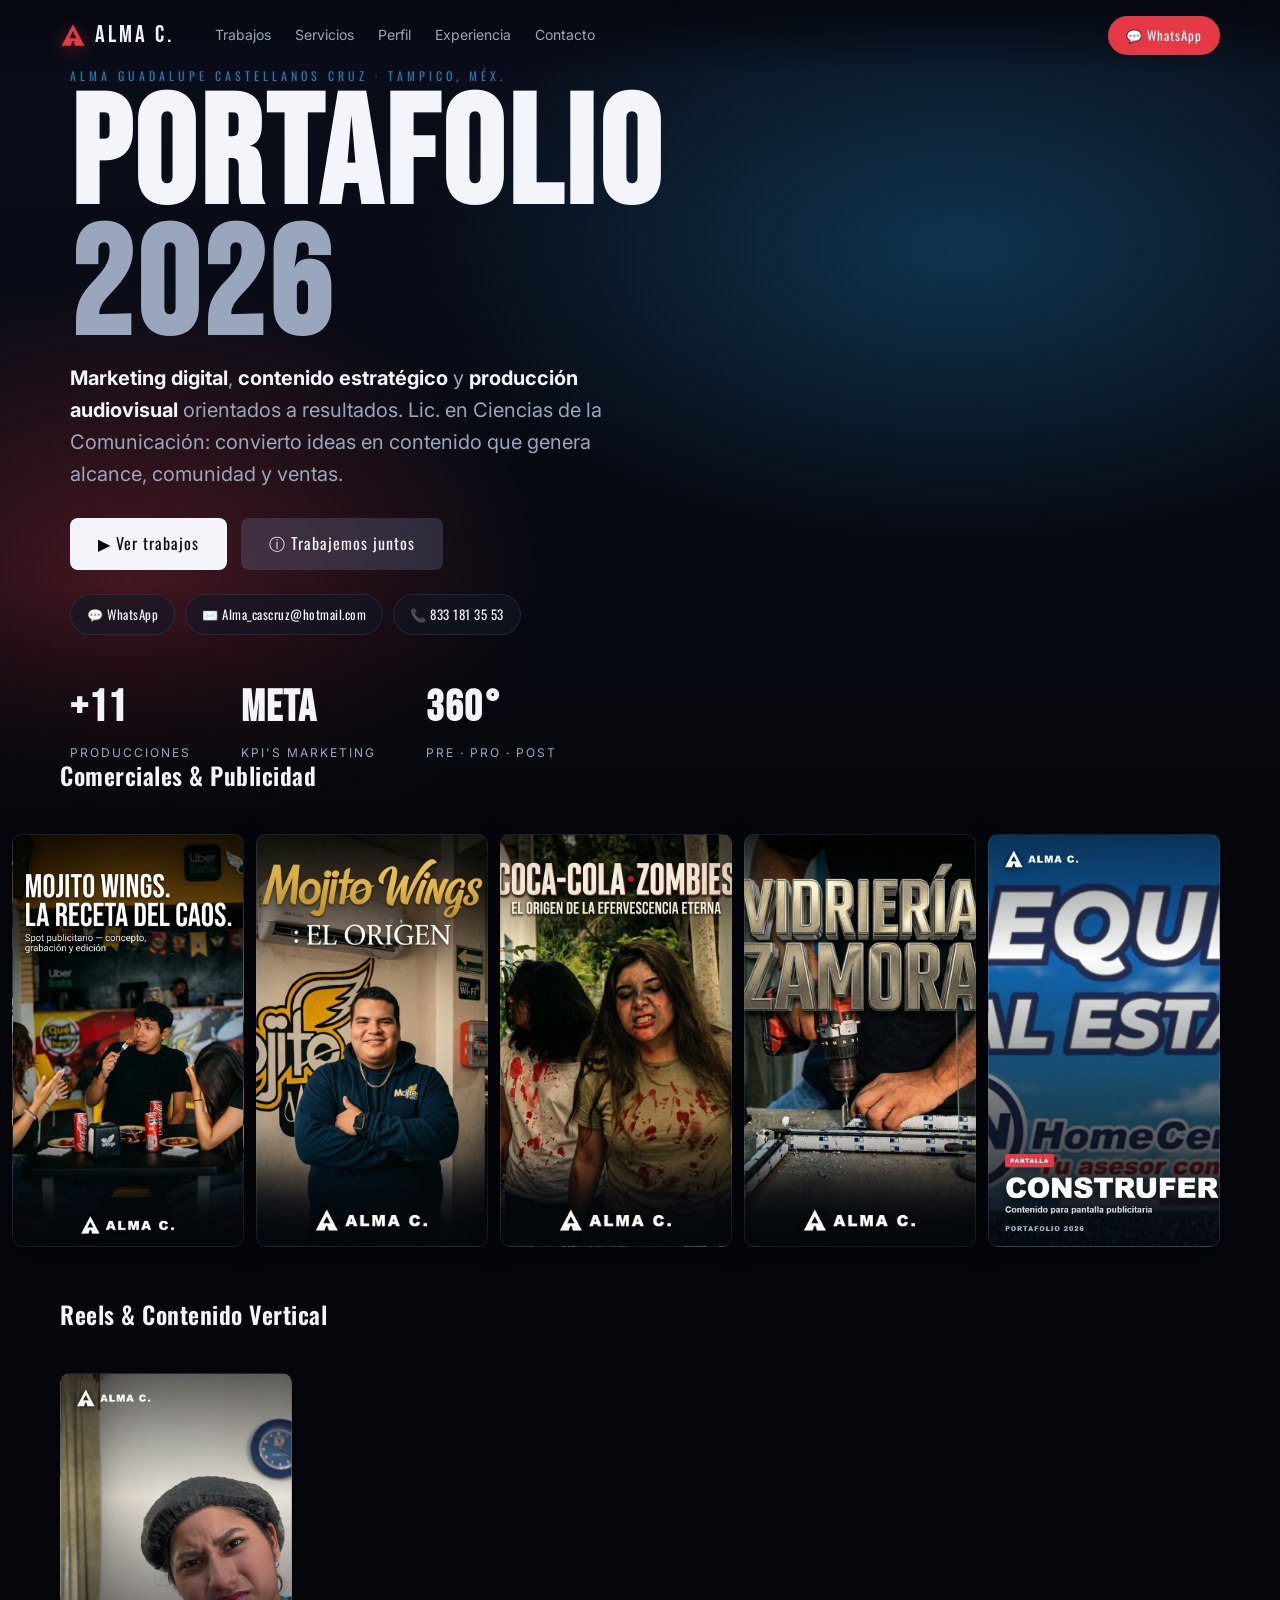
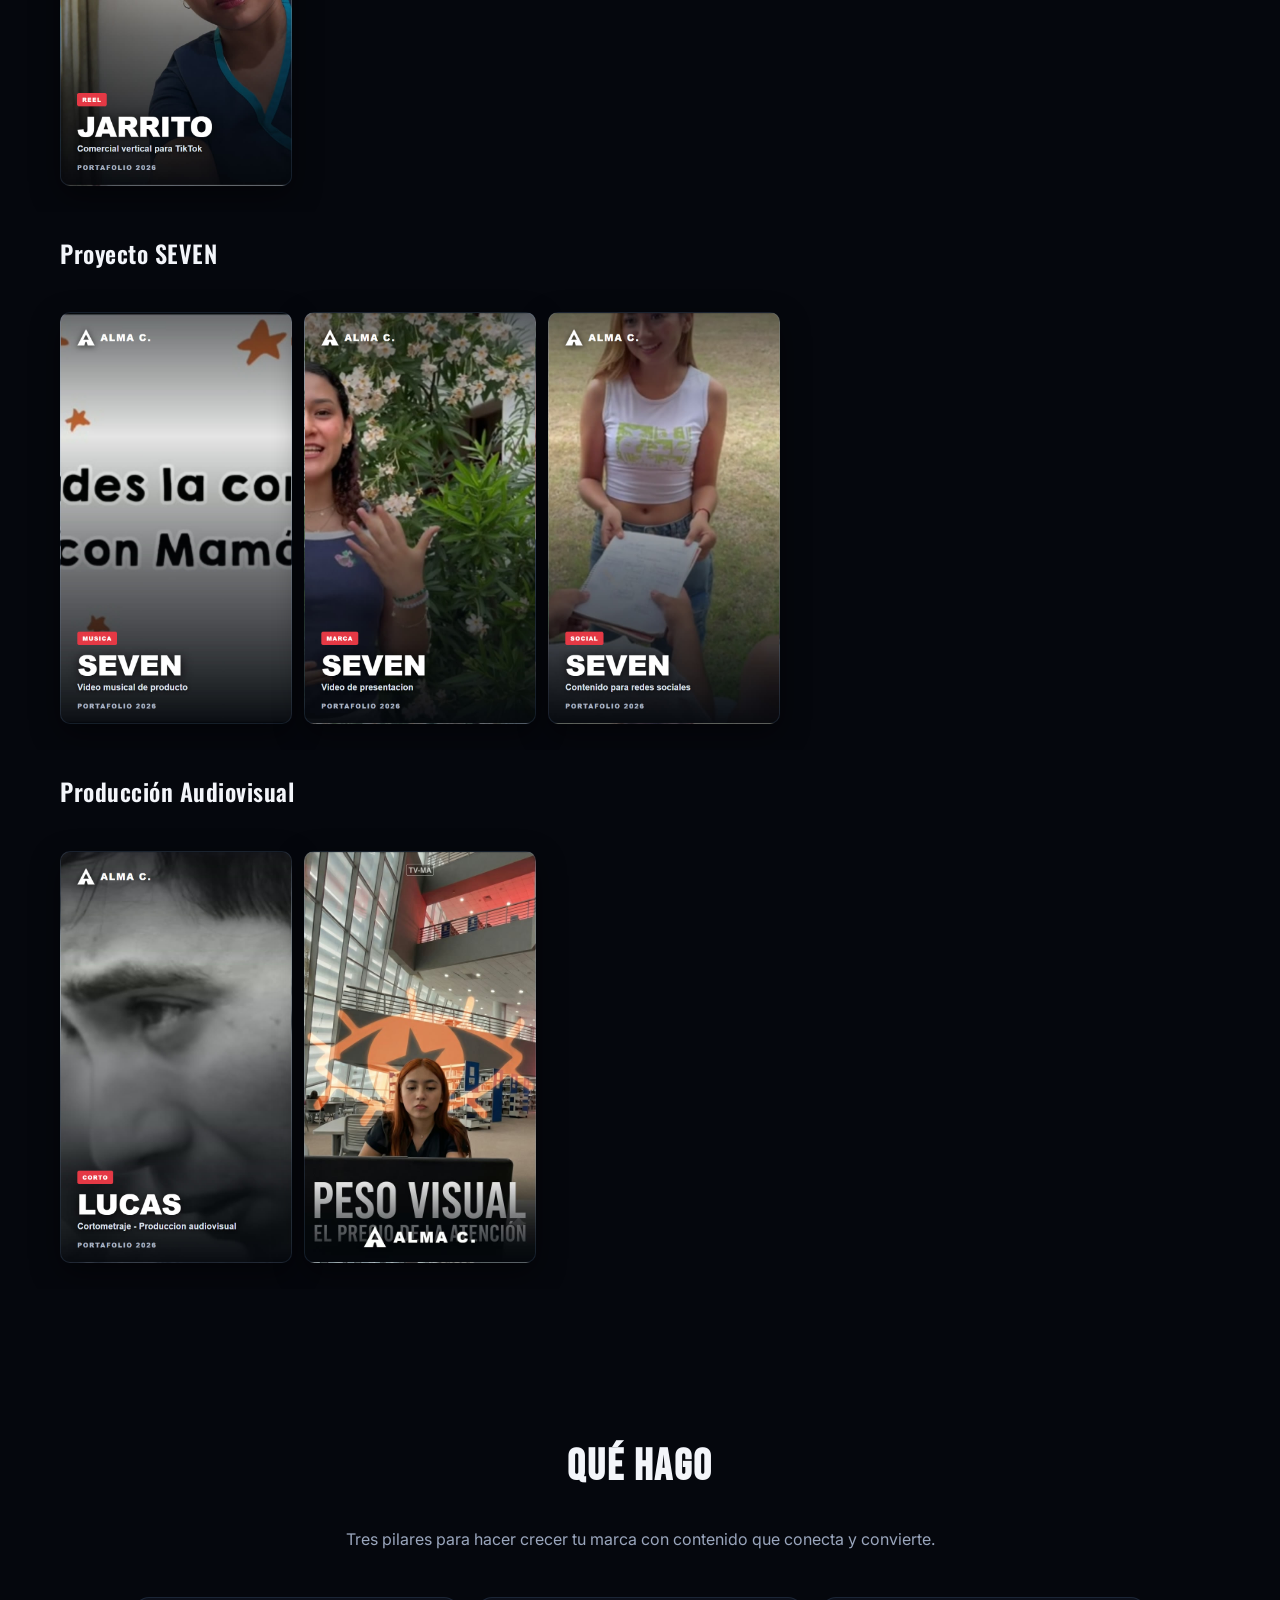
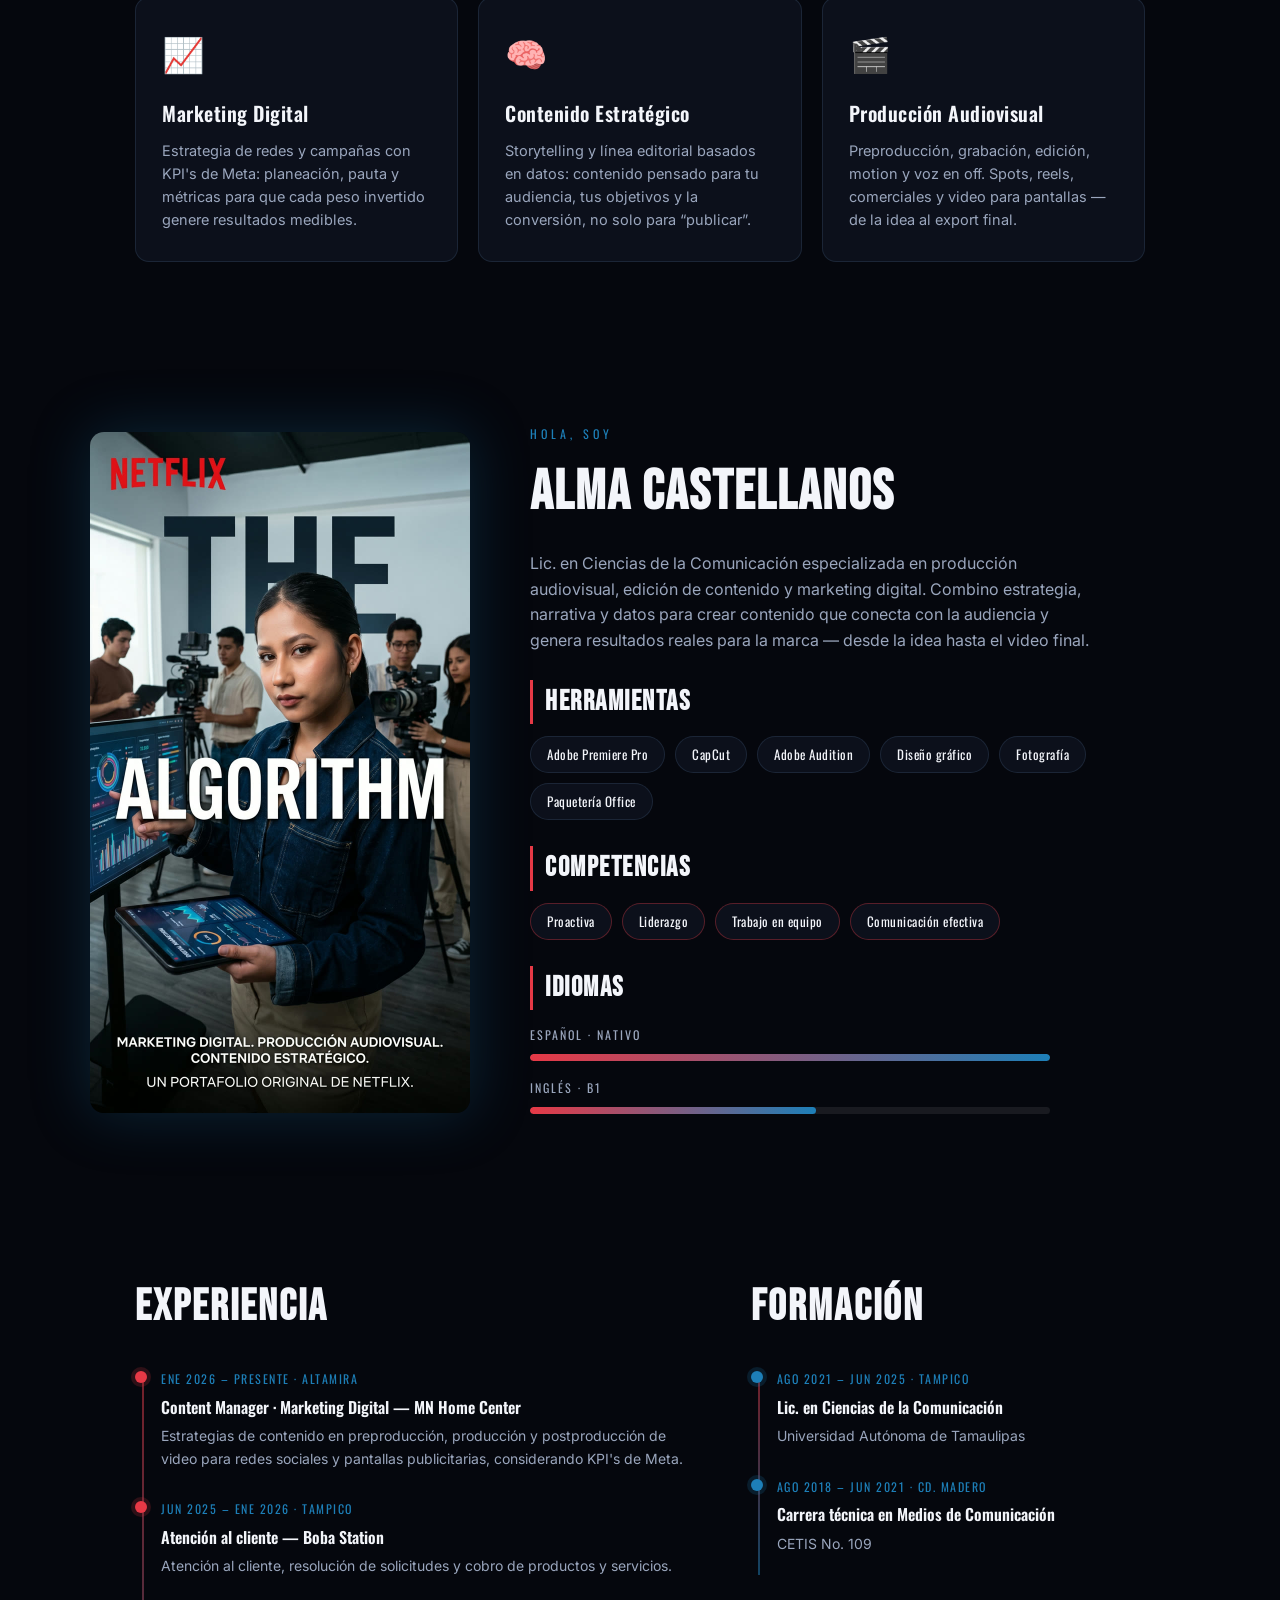
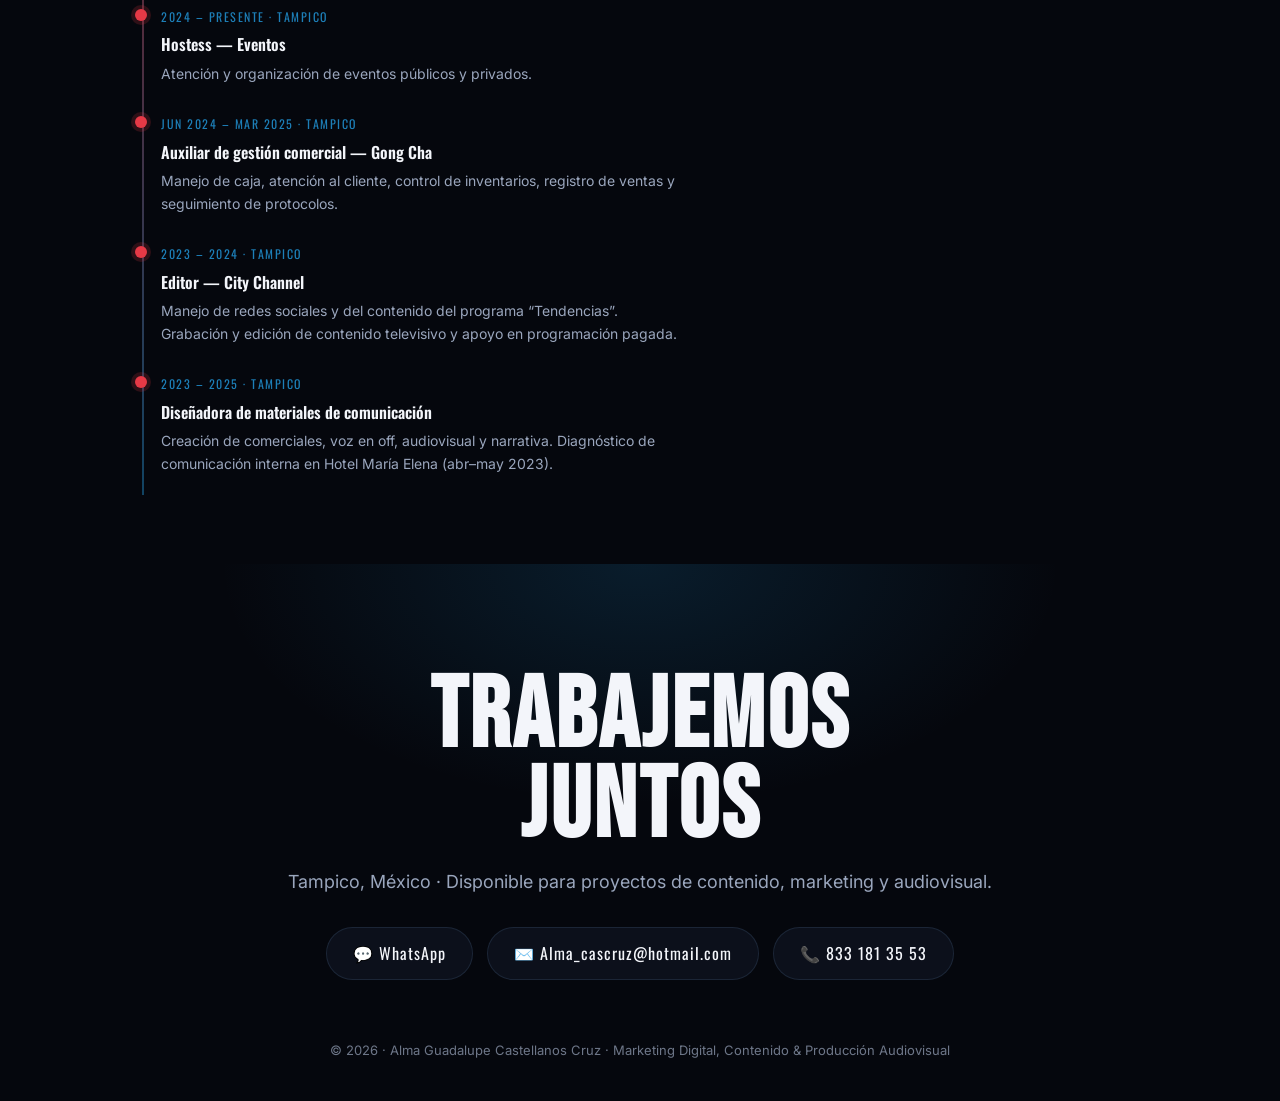
==== commit b7e79a8d: "Contacto arriba: WhatsApp en el nav y linea de contacto en el hero" ====
--- a/index.html
+++ b/index.html
@@ -34,7 +34,7 @@
   <link href="https://fonts.googleapis.com/css2?family=Bebas+Neue&family=Oswald:wght@300;400;500;600;700&family=Inter:wght@300;400;500;600;700&display=swap" rel="stylesheet" />
   <link rel="icon" type="image/svg+xml" href="favicon.svg" />
   <link rel="stylesheet" href="https://cdn.plyr.io/3.7.8/plyr.css" />
-  <link rel="stylesheet" href="styles.css" />
+  <link rel="stylesheet" href="styles.css?v=6" />
 
   <!-- ===== Datos estructurados (Google) ===== -->
   <script type="application/ld+json">
@@ -73,7 +73,7 @@
       <a href="#experience">Experiencia</a>
       <a href="#contact">Contacto</a>
     </nav>
-    <a href="#contact" class="nav-cta">Contrátame →</a>
+    <a href="https://wa.me/528331813553" target="_blank" rel="noopener" class="nav-cta">💬 WhatsApp</a>
   </header>
 
   <!-- ===== BILLBOARD / HERO ===== -->
@@ -91,6 +91,11 @@
       <div class="billboard-actions">
         <a href="#catalog" class="btn btn-play">▶ Ver trabajos</a>
         <a href="#contact" class="btn btn-info">ⓘ Trabajemos juntos</a>
+      </div>
+      <div class="hero-contact">
+        <a href="https://wa.me/528331813553" target="_blank" rel="noopener" class="hc wa">💬 WhatsApp</a>
+        <a href="mailto:Alma_cascruz@hotmail.com" class="hc em">✉️ Alma_cascruz@hotmail.com</a>
+        <a href="tel:+528331813553" class="hc tel">📞 833 181 35 53</a>
       </div>
       <div class="billboard-stats">
         <div><b>+11</b><span>Producciones</span></div>
@@ -254,7 +259,7 @@
   </div>
 
   <script src="https://cdn.plyr.io/3.7.8/plyr.polyfilled.js"></script>
-  <script src="data.js"></script>
-  <script src="script.js"></script>
+  <script src="data.js?v=6"></script>
+  <script src="script.js?v=6"></script>
 </body>
 </html>
--- a/styles.css
+++ b/styles.css
@@ -70,6 +70,12 @@
 .billboard-stats div { display: flex; flex-direction: column; }
 .billboard-stats b { font-family: 'Bebas Neue', sans-serif; font-size: clamp(28px, 4vw, 44px); letter-spacing: 1px; color: var(--text); }
 .billboard-stats span { font-size: 12px; letter-spacing: 2px; color: var(--muted); text-transform: uppercase; }
+.hero-contact { display: flex; flex-wrap: wrap; gap: 10px; margin-top: 24px; }
+.hc { font-family: 'Oswald', sans-serif; font-size: 13px; letter-spacing: .5px; padding: 9px 16px; border-radius: 999px; background: var(--panel); border: 1px solid var(--panel-border); color: var(--text); transition: transform .2s, background .2s; }
+.hc:hover { transform: translateY(-2px); }
+.hc.wa:hover { background: rgba(37,211,102,.22); }
+.hc.em:hover { background: rgba(29,127,184,.22); }
+.hc.tel:hover { background: rgba(255,255,255,.1); }
 
 /* ===== CATÁLOGO / FILAS ===== */
 .catalog { position: relative; z-index: 5; margin-top: -8vh; padding-bottom: 40px; }
@@ -83,7 +89,7 @@
 .row-track::-webkit-scrollbar { display: none; }
 
 /* Tarjetas */
-.card { flex: 0 0 auto; scroll-snap-align: start; cursor: pointer; transition: transform .3s; }
+.card { position: relative; flex: 0 0 auto; scroll-snap-align: start; cursor: pointer; transition: transform .3s; }
 .row.landscape .card { width: clamp(220px, 26vw, 320px); }
 .row.portrait .card { width: clamp(165px, 19vw, 232px); }
 .card-media {
@@ -209,6 +215,8 @@
 .modal-close { position: absolute; top: 12px; right: 12px; z-index: 3; width: 38px; height: 38px; border-radius: 50%; border: none; background: rgba(0,0,0,.6); color: #fff; font-size: 16px; cursor: pointer; transition: background .2s; }
 .modal-close:hover { background: var(--red); }
 .modal-player { background: #000; }
+.modal-player > video { width: 100%; display: block; background: #000; aspect-ratio: 16/9; }
+.modal-player > video.is-vertical { aspect-ratio: 9/16; max-height: 80vh; width: auto; margin: 0 auto; }
 .ratio169 { aspect-ratio: 16/9; width: 100%; }
 .ratio169 iframe { width: 100%; height: 100%; border: 0; display: block; }
 .modal-empty { width: 100%; height: 100%; display: grid; place-items: center; color: var(--muted); font-family: 'Oswald', sans-serif; letter-spacing: 2px; }
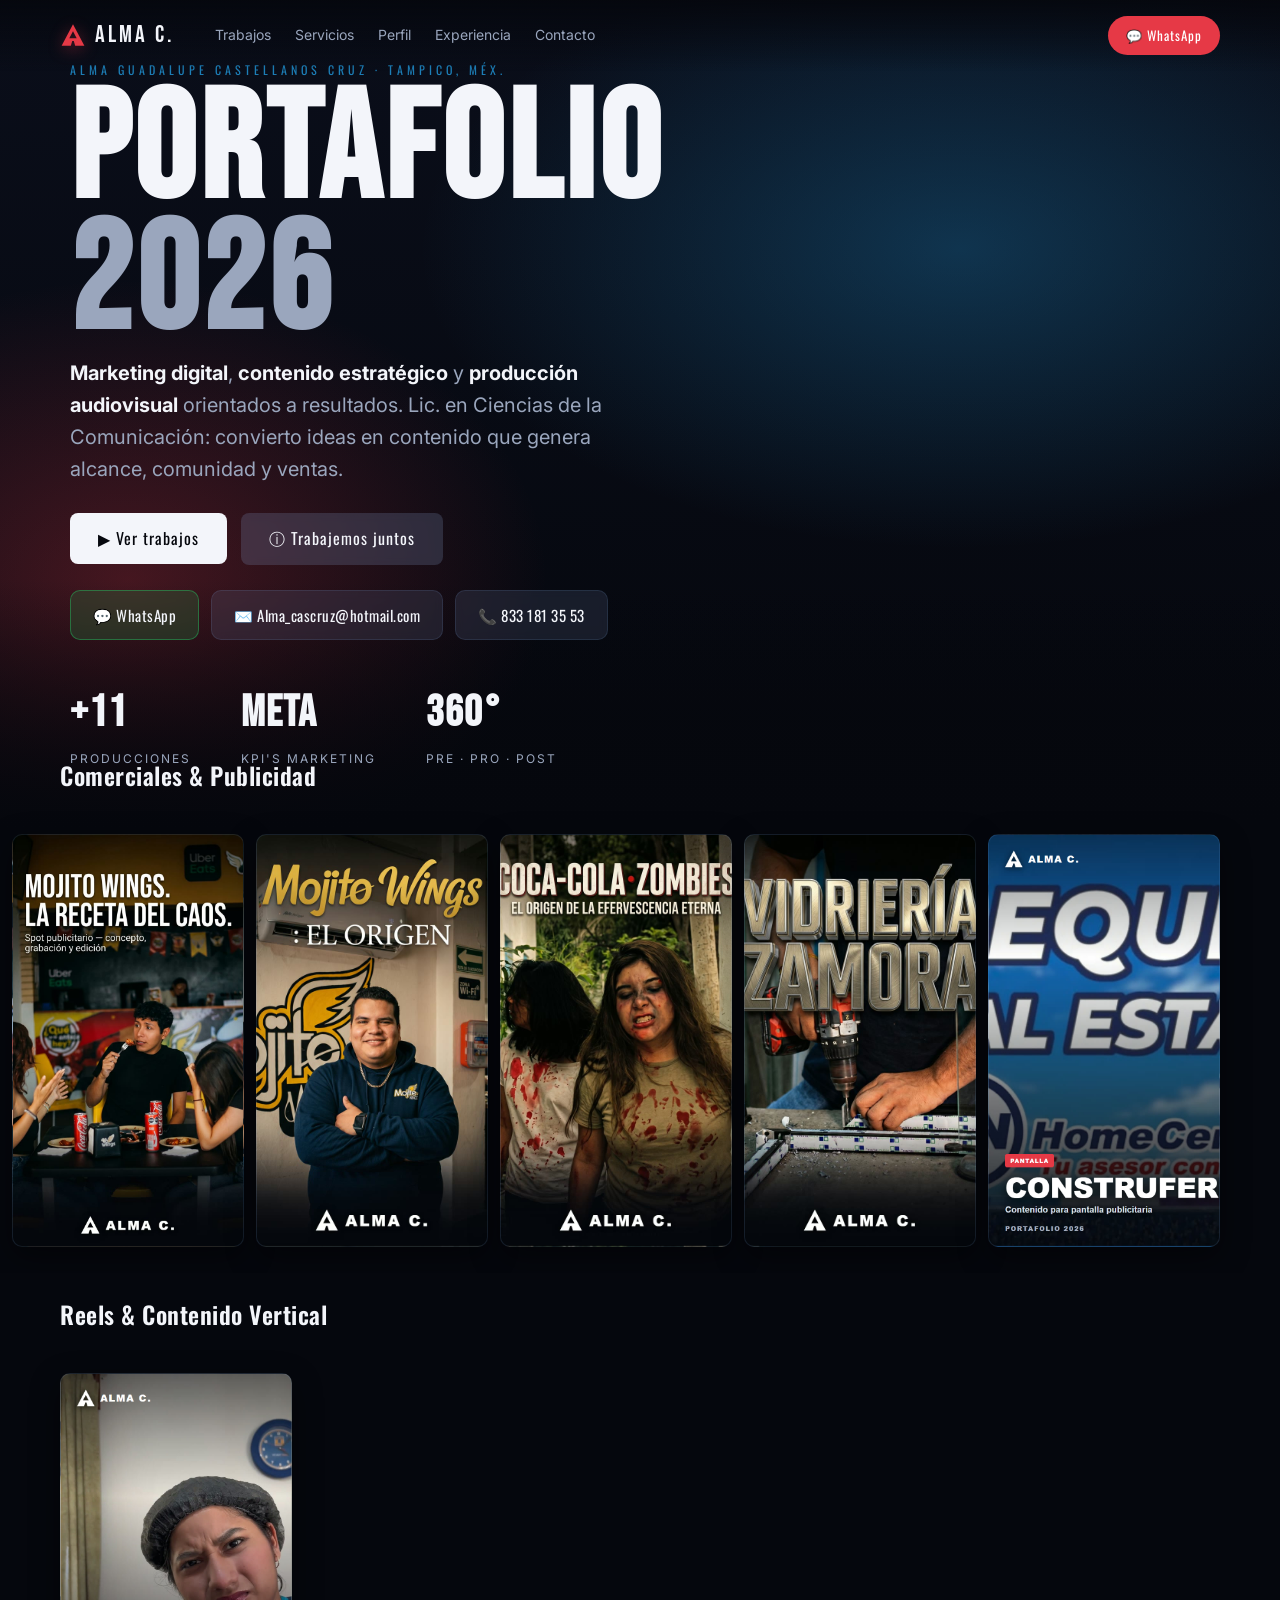
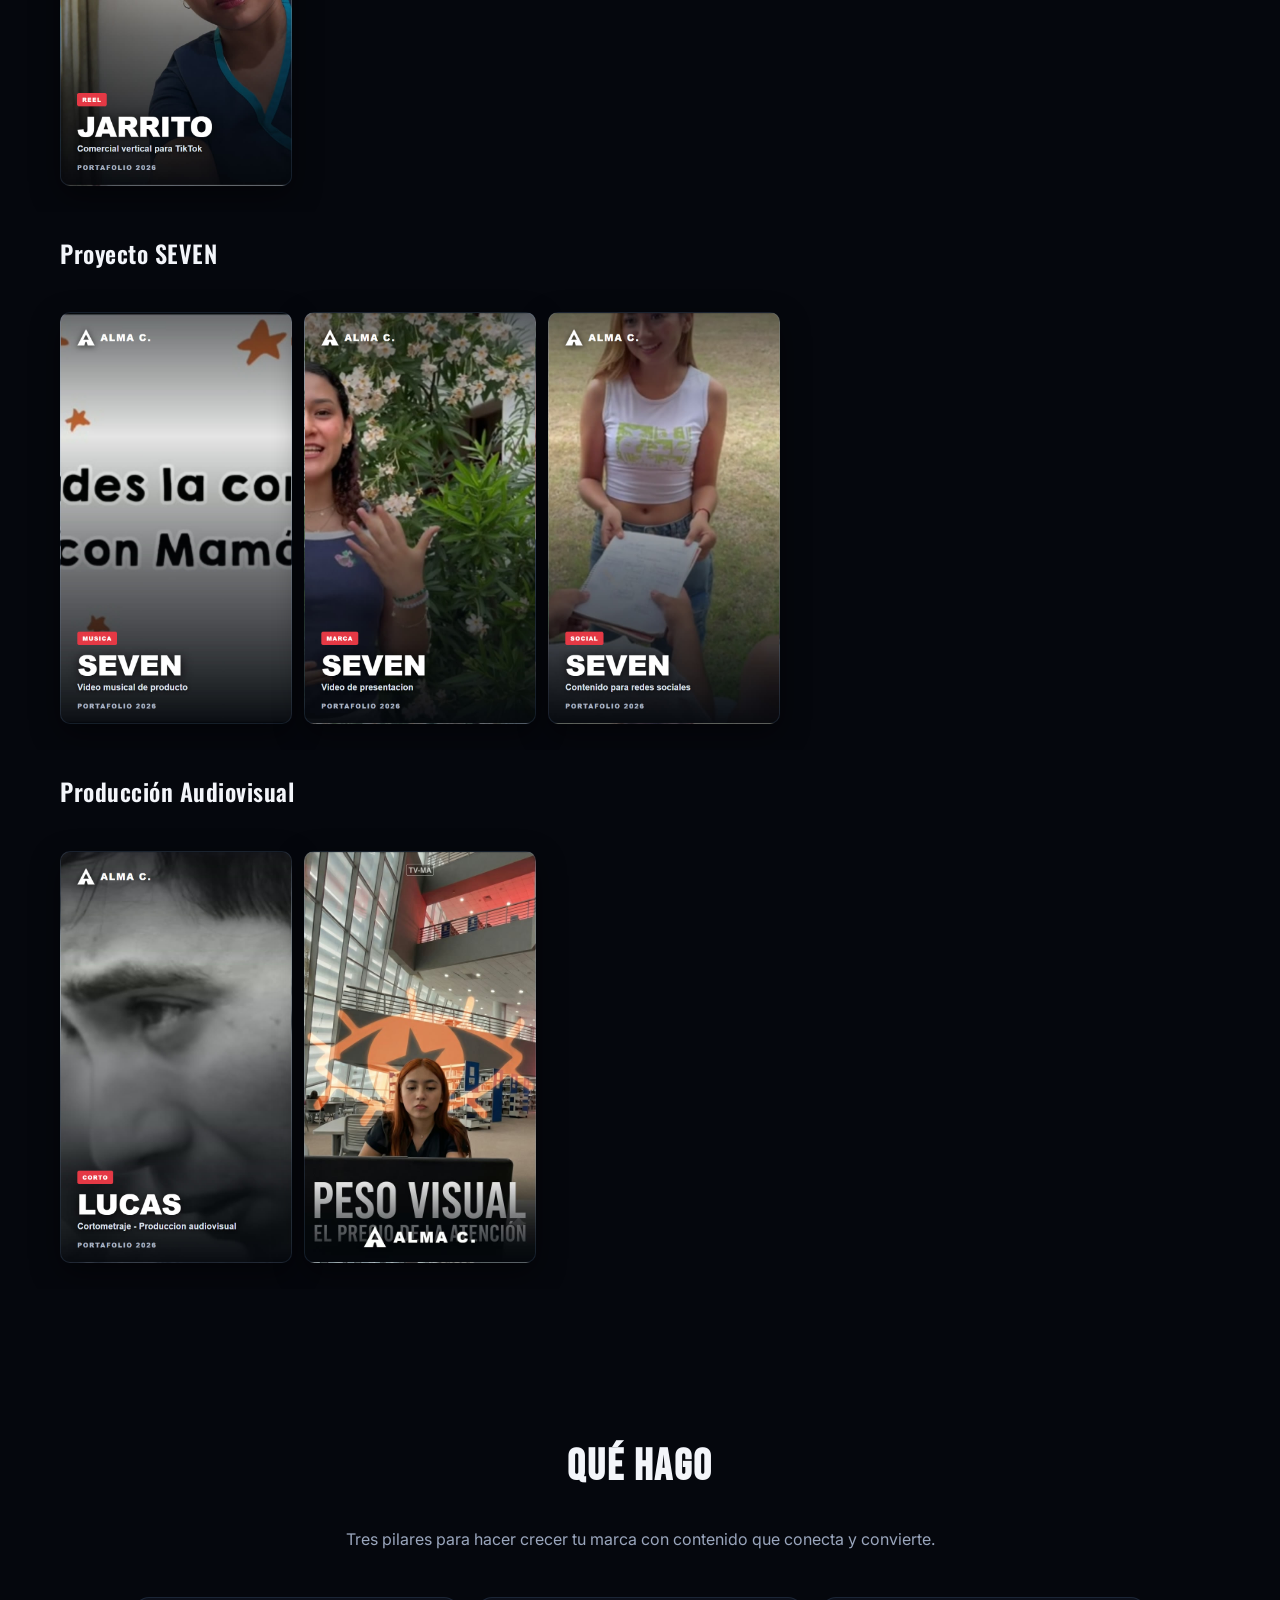
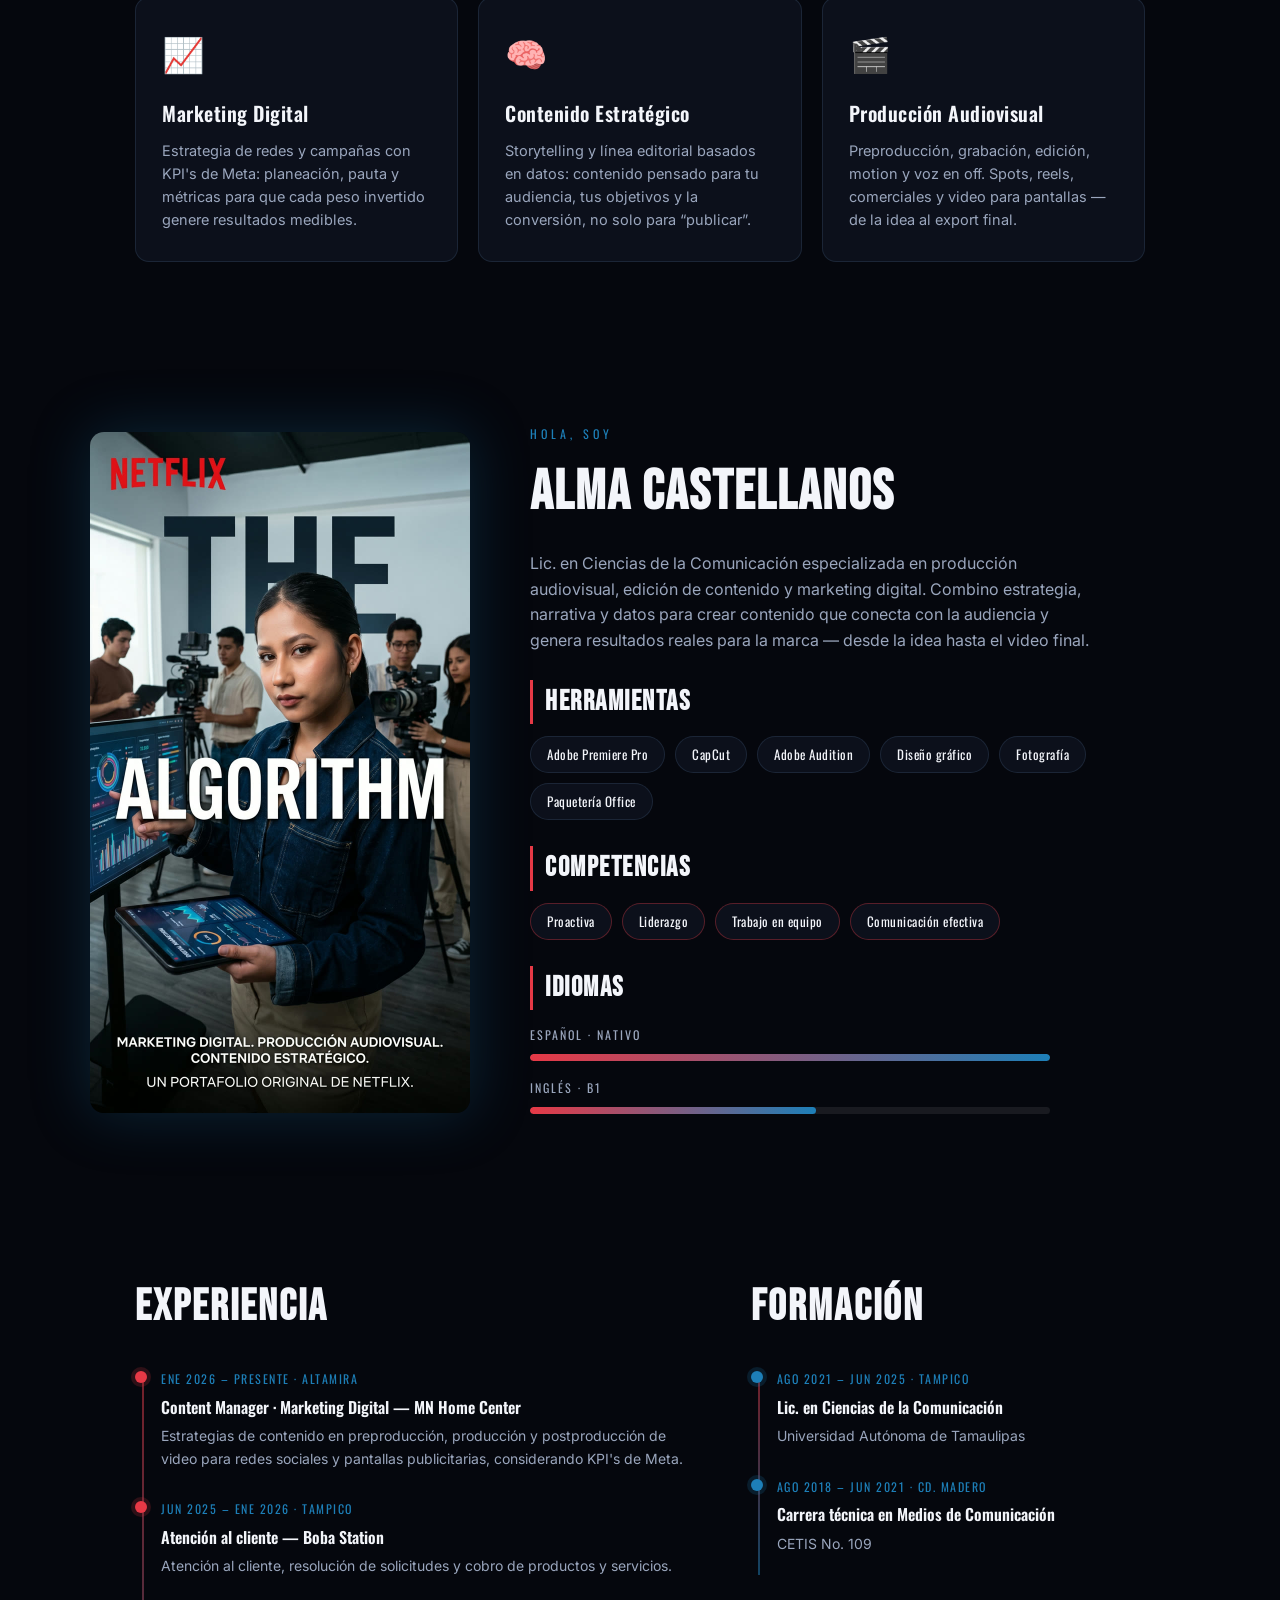
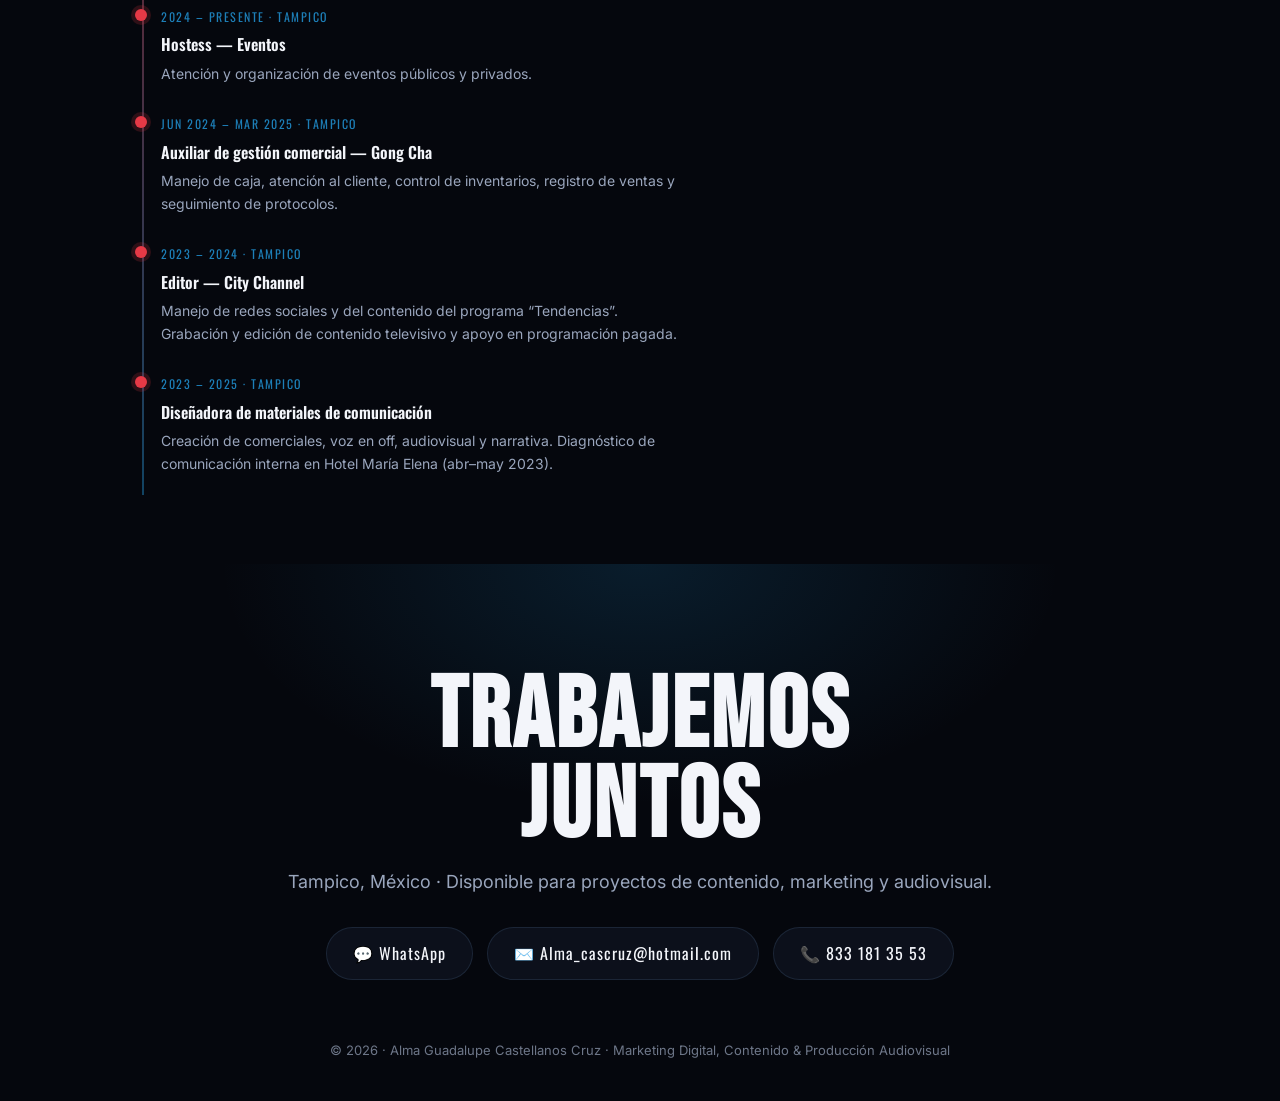
==== commit 61e49786: "Contacto del hero mas grande y acoplado al estilo glassy del hero (WhatsApp con acento verde)" ====
--- a/index.html
+++ b/index.html
@@ -34,7 +34,7 @@
   <link href="https://fonts.googleapis.com/css2?family=Bebas+Neue&family=Oswald:wght@300;400;500;600;700&family=Inter:wght@300;400;500;600;700&display=swap" rel="stylesheet" />
   <link rel="icon" type="image/svg+xml" href="favicon.svg" />
   <link rel="stylesheet" href="https://cdn.plyr.io/3.7.8/plyr.css" />
-  <link rel="stylesheet" href="styles.css?v=6" />
+  <link rel="stylesheet" href="styles.css?v=7" />
 
   <!-- ===== Datos estructurados (Google) ===== -->
   <script type="application/ld+json">
@@ -259,7 +259,7 @@
   </div>
 
   <script src="https://cdn.plyr.io/3.7.8/plyr.polyfilled.js"></script>
-  <script src="data.js?v=6"></script>
-  <script src="script.js?v=6"></script>
+  <script src="data.js?v=7"></script>
+  <script src="script.js?v=7"></script>
 </body>
 </html>
--- a/styles.css
+++ b/styles.css
@@ -70,12 +70,19 @@
 .billboard-stats div { display: flex; flex-direction: column; }
 .billboard-stats b { font-family: 'Bebas Neue', sans-serif; font-size: clamp(28px, 4vw, 44px); letter-spacing: 1px; color: var(--text); }
 .billboard-stats span { font-size: 12px; letter-spacing: 2px; color: var(--muted); text-transform: uppercase; }
-.hero-contact { display: flex; flex-wrap: wrap; gap: 10px; margin-top: 24px; }
-.hc { font-family: 'Oswald', sans-serif; font-size: 13px; letter-spacing: .5px; padding: 9px 16px; border-radius: 999px; background: var(--panel); border: 1px solid var(--panel-border); color: var(--text); transition: transform .2s, background .2s; }
+.hero-contact { display: flex; flex-wrap: wrap; gap: 12px; margin-top: 26px; }
+.hc {
+  font-family: 'Oswald', sans-serif; font-size: 15px; letter-spacing: .5px;
+  padding: 12px 22px; border-radius: 10px; color: var(--text);
+  background: rgba(120,140,180,.16); border: 1px solid var(--panel-border);
+  backdrop-filter: blur(4px);
+  transition: transform .2s, background .2s, border-color .2s;
+}
 .hc:hover { transform: translateY(-2px); }
-.hc.wa:hover { background: rgba(37,211,102,.22); }
-.hc.em:hover { background: rgba(29,127,184,.22); }
-.hc.tel:hover { background: rgba(255,255,255,.1); }
+.hc.wa { background: rgba(37,211,102,.16); border-color: rgba(37,211,102,.4); }
+.hc.wa:hover { background: rgba(37,211,102,.3); }
+.hc.em:hover { background: rgba(29,127,184,.26); border-color: rgba(29,127,184,.5); }
+.hc.tel:hover { background: rgba(255,255,255,.14); }
 
 /* ===== CATÁLOGO / FILAS ===== */
 .catalog { position: relative; z-index: 5; margin-top: -8vh; padding-bottom: 40px; }
